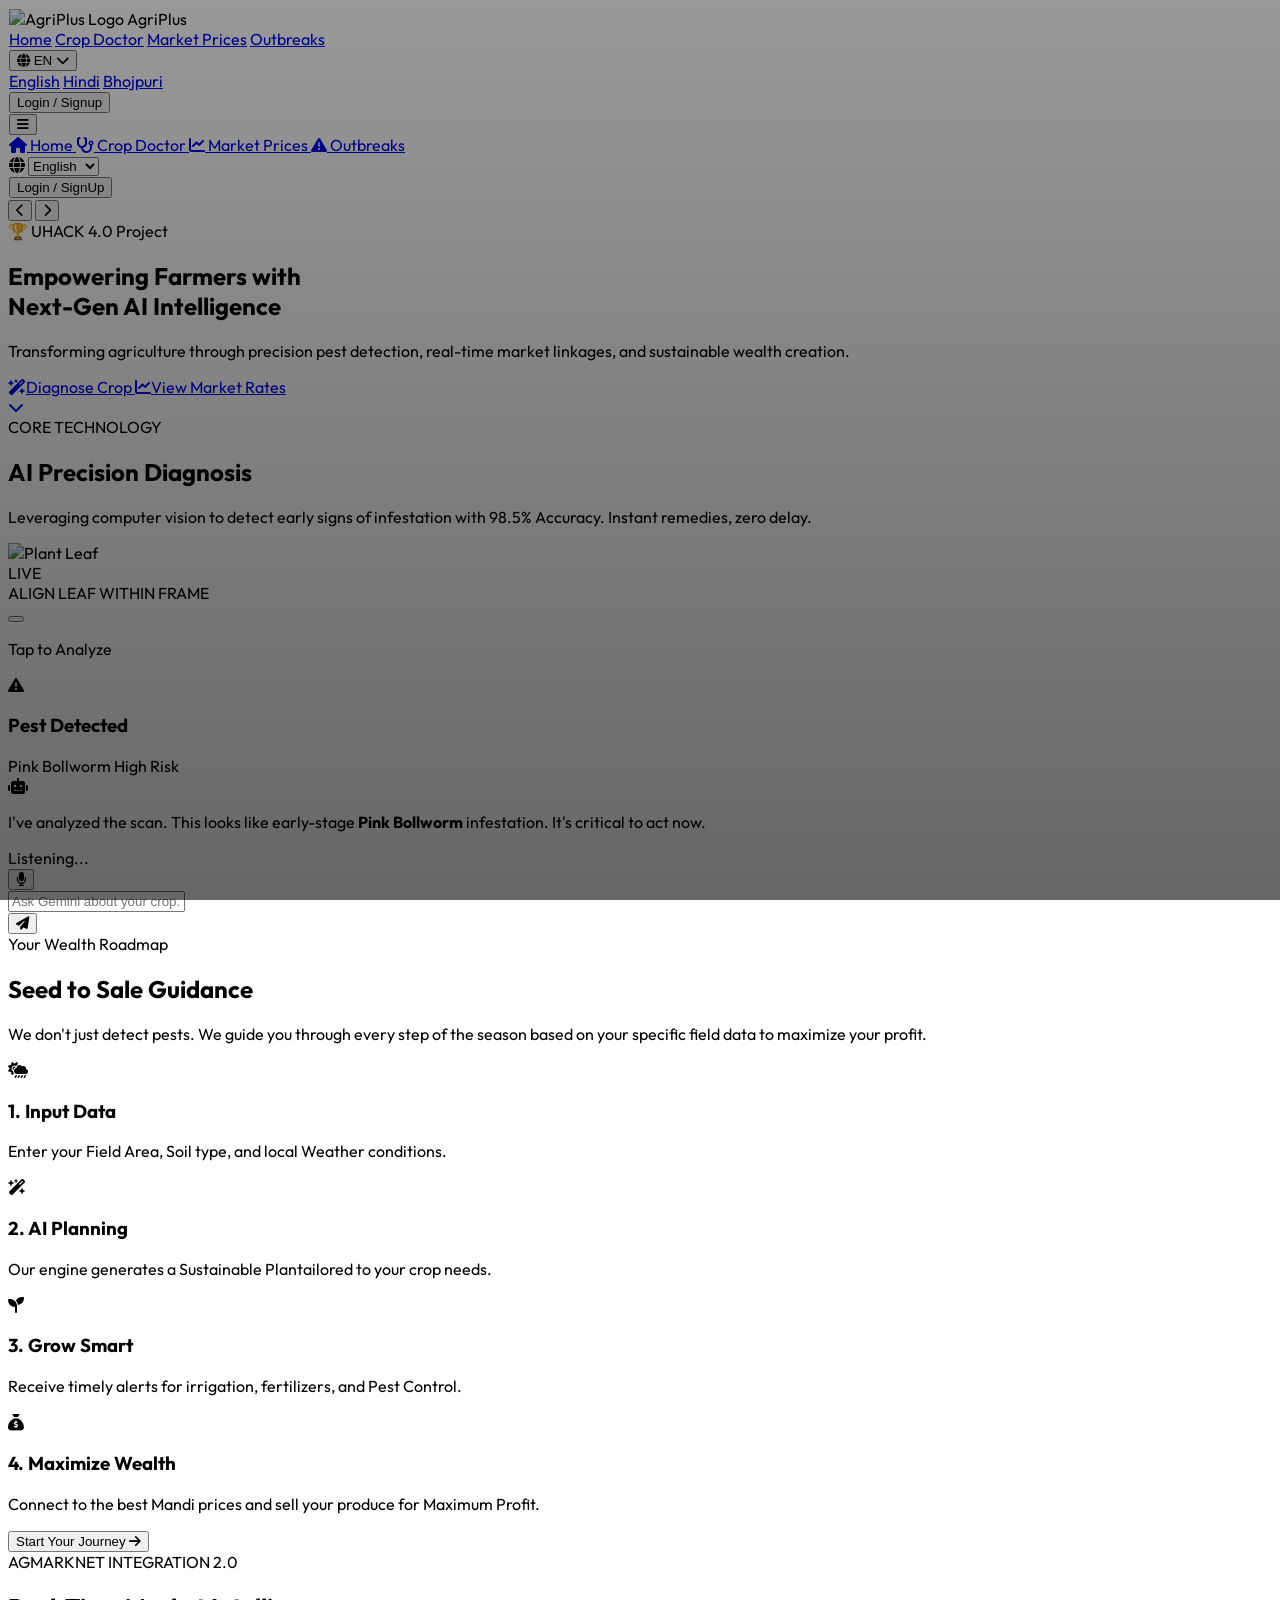
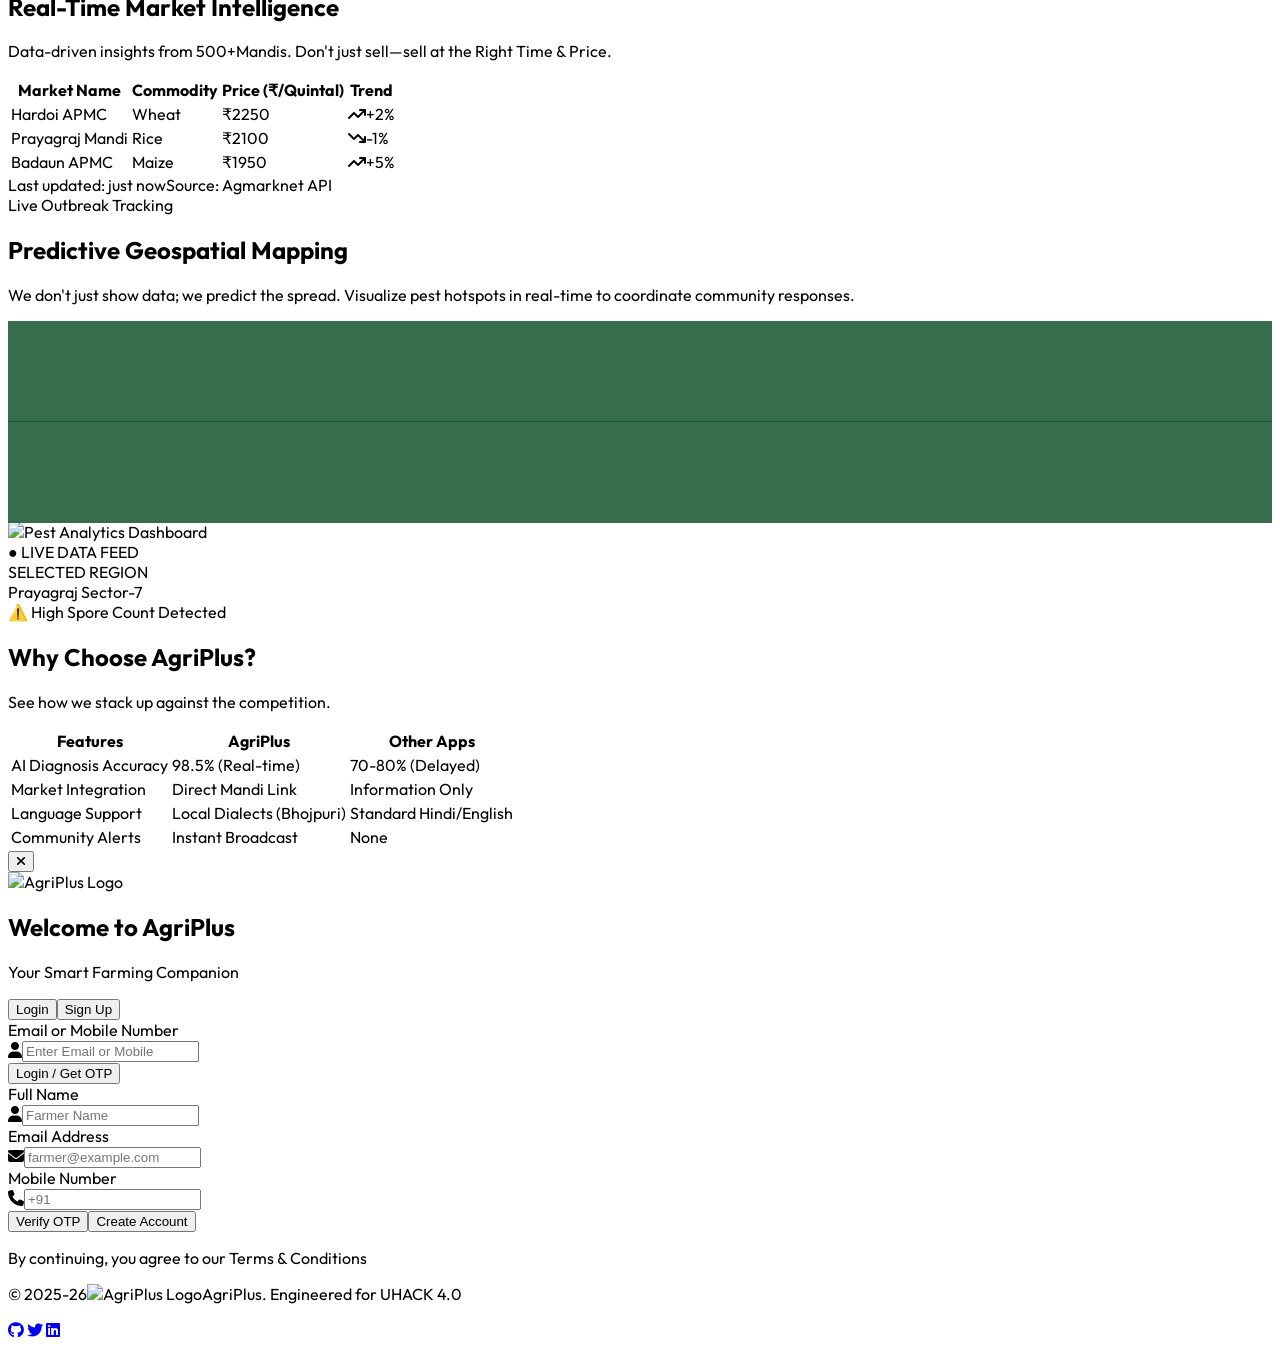
==== index.html @ f24522a8 "Add files via upload" ====
<!DOCTYPE html>
<html lang="en">

<head>
    <meta charset="UTF-8">
    <meta name="viewport" content="width=device-width, initial-scale=1.0">
    <title>AgriPlus - AI-Driven Farm Management</title>
    <link rel="icon" type="image/png" href="assets/agri_plus.png">
    <link rel="shortcut icon" href="assets/agri_plus.png" type="image/x-icon">

    <!-- Performance Optimizations -->
    <link rel="preconnect" href="https://fonts.googleapis.com">
    <link rel="preconnect" href="https://fonts.gstatic.com" crossorigin>
    <link rel="preconnect" href="https://cdnjs.cloudflare.com">
    <link rel="preconnect" href="https://cdn.tailwindcss.com">

    <!-- Tailwind CSS -->
    <script src="https://cdn.tailwindcss.com"></script>

    <!-- FontAwesome -->
    <link rel="stylesheet" href="https://cdnjs.cloudflare.com/ajax/libs/font-awesome/6.4.0/css/all.min.css"
        media="print" onload="this.media='all'">

    <!-- Leaflet CSS -->
    <link rel="stylesheet" href="https://unpkg.com/leaflet@1.9.4/dist/leaflet.css"
        integrity="sha256-p4NxAoJBhIIN+hmNHrzRCf9tD/miZyoHS5obTRS9BMY=" crossorigin="" />

    <!-- Google Fonts -->
    <link href="https://fonts.googleapis.com/css2?family=Outfit:wght@300;400;600;700&display=swap" rel="stylesheet">

    <script>
        tailwind.config = {
            theme: {
                extend: {
                    fontFamily: {
                        sans: ['Outfit', 'sans-serif'],
                    },
                    colors: {
                        agri: {
                            50: '#f0fdf4',
                            100: '#dcfce7',
                            500: '#22c55e',
                            600: '#16a34a',
                            700: '#15803d',
                            800: '#166534',
                            900: '#14532d',
                        }
                    }
                }
            }
        }
    </script>

    <style>
        body {
            font-family: 'Outfit', sans-serif;
            scroll-behavior: smooth;
        }

        /* Glassmorphism */
        .glass {
            background: rgba(255, 255, 255, 0.9);
            backdrop-filter: blur(10px);
            -webkit-backdrop-filter: blur(10px);
            border: 1px solid rgba(255, 255, 255, 0.18);
        }

        .glass-dark {
            background: rgba(20, 83, 45, 0.85);
            /* agri-900 with opacity */
            backdrop-filter: blur(12px);
            -webkit-backdrop-filter: blur(12px);
            border: 1px solid rgba(255, 255, 255, 0.1);
        }

        /* Hero Animation */
        @keyframes fadeIn {
            from {
                opacity: 0;
                transform: translateY(20px);
            }

            to {
                opacity: 1;
                transform: translateY(0);
            }
        }

        .animate-fade-in {
            animation: fadeIn 0.8s ease-out forwards;
        }

        /* Scanner Animation */
        .scanner-line {
            position: absolute;
            top: 0;
            left: 0;
            width: 100%;
            height: 4px;
            background: #22c55e;
            box-shadow: 0 0 10px #22c55e;
            animation: scan 2s linear infinite;
            display: none;
        }

        @keyframes scan {
            0% {
                top: 0;
            }

            50% {
                top: 100%;
            }

            100% {
                top: 0;
            }
        }

        /* Map Container */
        #map {
            height: 400px;
            width: 100%;
            border-radius: 1rem;
            z-index: 10;
        }

        /* Floating Button Pulse */
        @keyframes pulse-ring {
            0% {
                transform: scale(0.8);
                box-shadow: 0 0 0 0 rgba(34, 197, 94, 0.7);
            }

            70% {
                transform: scale(1);
                box-shadow: 0 0 0 20px rgba(34, 197, 94, 0);
            }

            100% {
                transform: scale(0.8);
                box-shadow: 0 0 0 0 rgba(34, 197, 94, 0);
            }
        }

        .mic-pulse.active {
            animation: pulse-ring 2s infinite;
        }

        /* Hero Slider */
        .hero-slide {
            position: absolute;
            inset: 0;
            background-size: cover;
            background-position: center;
            opacity: 0;
            transition: opacity 1.5s ease-in-out;
            z-index: 0;
        }

        .hero-slide.active {
            opacity: 1;
        }

        .hero-overlay {
            position: absolute;
            inset: 0;
            background: linear-gradient(rgba(0, 0, 0, 0.4), rgba(0, 0, 0, 0.6));
            z-index: 1;
        }

        /* Messages */
        .message-user {
            border-radius: 1.5rem 1.5rem 0.25rem 1.5rem;
        }

        .message-bot {
            border-radius: 1.5rem 1.5rem 1.5rem 0.25rem;
        }

        /* Scan Animation */
        .scanner-line {
            position: absolute;
            top: 0;
            left: 0;
            width: 100%;
            height: 2px;
            background: #22c55e;
            box-shadow: 0 0 10px #22c55e;
            animation: scan 2s linear infinite;
        }

        @keyframes scan {
            0% {
                top: 0%;
                opacity: 0;
            }

            50% {
                opacity: 1;
            }

            100% {
                top: 100%;
                opacity: 0;
            }
        }

        @keyframes scan-fast {
            0% {
                top: 0%;
                opacity: 0;
            }

            50% {
                opacity: 1;
            }

            100% {
                top: 100%;
                opacity: 0;
            }
        }

        .animate-scan-fast {
            animation: scan-fast 1.5s linear infinite;
        }
    </style>
</head>

<body class="bg-gray-50 text-gray-800 antialiased overflow-x-hidden w-full">

    <!-- Navigation -->
    <nav class="fixed w-full z-50 transition-all duration-300 glass" id="navbar">
        <div class="max-w-7xl mx-auto px-4 sm:px-6 lg:px-8">
            <div class="flex justify-between items-center h-16">
                <!-- Logo -->
                <div class="flex items-center space-x-2">
                    <img src="assets/agri_plus.png" class="h-8 w-8 object-contain" alt="AgriPlus Logo">
                    <span class="text-2xl font-bold text-gray-900 tracking-tight">AgriPlus</span>
                </div>

                <!-- Desktop Menu -->
                <div class="hidden md:flex space-x-8 items-center">
                    <a href="#hero" class="text-gray-600 hover:text-agri-600 font-medium transition">Home</a>
                    <a href="#crop-doctor" class="text-gray-600 hover:text-agri-600 font-medium transition">Crop
                        Doctor</a>
                    <a href="#market" class="text-gray-600 hover:text-agri-600 font-medium transition">Market Prices</a>
                    <a href="#hotspots" class="text-gray-600 hover:text-agri-600 font-medium transition">Outbreaks</a>
                    <!-- Language Selector -->
                    <div class="relative group">
                        <button class="flex items-center space-x-1 text-gray-600 hover:text-agri-600 transition">
                            <i class="fa-solid fa-globe"></i>
                            <span class="font-medium">EN</span>
                            <i class="fa-solid fa-chevron-down text-xs"></i>
                        </button>
                        <div
                            class="absolute right-0 mt-2 w-32 bg-white rounded-xl shadow-lg border border-gray-100 hidden group-hover:block overflow-hidden animate-fade-in">
                            <a href="#" class="block px-4 py-2 text-sm text-agri-600 bg-agri-50 font-bold">English</a>
                            <a href="#"
                                class="block px-4 py-2 text-sm text-gray-600 hover:bg-gray-50 hover:text-agri-600">Hindi</a>
                            <a href="#"
                                class="block px-4 py-2 text-sm text-gray-600 hover:bg-gray-50 hover:text-agri-600">Bhojpuri</a>
                        </div>
                    </div>
                    <button id="openAuthBtn"
                        class="bg-agri-600 hover:bg-agri-700 text-white px-5 py-2 rounded-full font-bold shadow-lg shadow-agri-600/20 transition transform hover:-translate-y-0.5">Login
                        / Signup</button>
                </div>

                <!-- Mobile Menu Button -->
                <button id="mobileMenuBtn"
                    class="md:hidden text-gray-600 focus:outline-none p-2 rounded-lg hover:bg-gray-100">
                    <i class="fa-solid fa-bars text-2xl"></i>
                </button>
            </div>
        </div>

        <!-- Mobile Menu (Hidden by default) -->
        <div id="mobileMenu"
            class="hidden md:hidden bg-white border-t border-gray-100 shadow-xl overflow-hidden transition-all duration-300">
            <div class="px-4 py-6 space-y-4 flex flex-col">
                <a href="#hero" class="text-gray-900 font-bold text-lg flex items-center gap-3">
                    <i class="fa-solid fa-house text-agri-600 w-6 text-center"></i> Home
                </a>
                <a href="#crop-doctor" class="text-gray-600 hover:text-agri-600 font-medium flex items-center gap-3">
                    <i class="fa-solid fa-stethoscope text-gray-400 w-6 text-center"></i> Crop Doctor
                </a>
                <a href="#market" class="text-gray-600 hover:text-agri-600 font-medium flex items-center gap-3">
                    <i class="fa-solid fa-chart-line text-gray-400 w-6 text-center"></i> Market Prices
                </a>
                <a href="#hotspots" class="text-gray-600 hover:text-agri-600 font-medium flex items-center gap-3">
                    <i class="fa-solid fa-triangle-exclamation text-gray-400 w-6 text-center"></i> Outbreaks
                </a>
                <div class="border-t border-gray-100 pt-4 flex items-center justify-between">
                    <div class="flex items-center gap-2">
                        <i class="fa-solid fa-globe text-gray-500"></i>
                        <select class="bg-transparent text-gray-700 font-medium focus:outline-none border-none py-1">
                            <option value="en">English</option>
                            <option value="hi">Hindi</option>
                            <option value="bho">Bhojpuri</option>
                        </select>
                    </div>
                    <button
                        onclick="document.getElementById('openAuthBtn').click(); document.getElementById('mobileMenu').classList.add('hidden');"
                        class="text-agri-600 font-bold bg-agri-50 px-4 py-2 rounded-lg">Login / SignUp</button>
                </div>
            </div>
        </div>
    </nav>
    <!-- Hero Section -->
    <section id="hero" class="relative h-screen flex items-center justify-center overflow-hidden">
        <!-- Background Slider -->
        <div class="absolute inset-0 w-full h-full">
            <div class="hero-slide active" style="background-image: url('assets/farm_drone_survey_1766501284151.png')">
            </div>
            <div class="hero-slide" style="background-image: url('assets/smart_farming_dashboard_1766501303268.png')">
            </div>
            <div class="hero-slide" style="background-image: url('assets/healthy_crop_closeup_1766501336427.png')">
            </div>
            <div class="hero-slide"
                style="background-image: url('assets/automated_irrigation_system_1766501356061.png')"></div>
        </div>

        <!-- Carousel Controls -->
        <button id="prevSlideBtn"
            class="absolute left-4 top-1/2 transform -translate-y-1/2 bg-white/10 hover:bg-white/30 backdrop-blur-md border border-white/20 text-white w-12 h-12 flex items-center justify-center rounded-full transition z-20 focus:outline-none">
            <i class="fa-solid fa-chevron-left text-xl"></i>
        </button>
        <button id="nextSlideBtn"
            class="absolute right-4 top-1/2 transform -translate-y-1/2 bg-white/10 hover:bg-white/30 backdrop-blur-md border border-white/20 text-white w-12 h-12 flex items-center justify-center rounded-full transition z-20 focus:outline-none">
            <i class="fa-solid fa-chevron-right text-xl"></i>
        </button>
        <div class="hero-slide" style="background-image: url('assets/modern_tractor_sunset_1766501376934.png')">
        </div>
        <div class="hero-overlay"></div>
        </div>
        <div class="relative z-10 text-center px-4 max-w-4xl mx-auto animate-fade-in"><span
                class="inline-block py-1 px-3 rounded-full bg-agri-500/20 text-agri-100 border border-agri-400/30 text-sm font-semibold mb-4 backdrop-blur-sm">🏆
                UHACK 4.0 Project </span>
            <h1
                class="text-5xl md:text-7xl font-extrabold text-white mb-6 leading-tight drop-shadow-2xl tracking-tight">
                Empowering Farmers with <br class="hidden md:block"><span
                    class="text-transparent bg-clip-text bg-gradient-to-r from-agri-300 via-green-400 to-emerald-300 animate-pulse">Next-Gen
                    AI Intelligence</span></h1>
            <p
                class="text-xl md:text-2xl text-gray-100 mb-10 max-w-3xl mx-auto drop-shadow-lg font-light leading-relaxed">
                Transforming agriculture through precision pest detection,
                real-time market linkages,
                and sustainable wealth creation. </p>
            <div class="flex flex-col sm:flex-row gap-6 justify-center"><a href="#crop-doctor"
                    class="group relative px-10 py-5 bg-gradient-to-r from-agri-600 to-green-500 hover:from-agri-500 hover:to-green-400 text-white rounded-2xl font-bold shadow-2xl shadow-agri-600/50 transition-all transform hover:-translate-y-1 hover:scale-105 overflow-hidden ring-4 ring-white/10">
                    <div
                        class="absolute inset-0 bg-white/20 group-hover:translate-x-full transition-transform duration-500 ease-out skew-x-12">
                    </div><span class="relative z-10 flex items-center gap-3 text-lg"><i
                            class="fa-solid fa-wand-magic-sparkles"></i>Diagnose Crop </span>
                </a><a href="#market"
                    class="px-10 py-5 bg-white/10 backdrop-blur-md hover:bg-white/20 text-white border border-white/30 rounded-2xl font-bold shadow-xl transition-all transform hover:-translate-y-1 hover:scale-105 flex items-center gap-3 justify-center text-lg"><i
                        class="fa-solid fa-chart-line"></i>View Market Rates </a></div>
        </div>
        <!-- Scroll Down Indicator -->
        <div class="absolute bottom-10 left-1/2 transform -translate-x-1/2 animate-bounce"><a href="#crop-doctor"
                class="text-white opacity-80 hover:opacity-100"><i class="fa-solid fa-chevron-down text-2xl"></i></a>
        </div>
    </section>
    <!-- Feature 1: AI Precision Diagnosis -->
    <section id="crop-doctor" class="py-24 bg-gradient-to-b from-white to-gray-50">
        <div class="max-w-7xl mx-auto px-4">
            <div class="text-center mb-20 animate-fade-in">
                <div
                    class="inline-flex items-center gap-2 px-4 py-2 rounded-full bg-red-50 border border-red-100 text-red-600 text-sm font-bold mb-6">
                    <span class="flex h-2 w-2 relative"><span
                            class="animate-ping absolute inline-flex h-full w-full rounded-full bg-red-400 opacity-75"></span><span
                            class="relative inline-flex rounded-full h-2 w-2 bg-red-500"></span></span>CORE
                    TECHNOLOGY
                </div>
                <h2 class="text-4xl md:text-5xl font-extrabold text-gray-900 mb-6 tracking-tight">AI Precision
                    Diagnosis </h2>
                <p class="text-xl text-gray-600 max-w-3xl mx-auto leading-relaxed">Leveraging computer vision to
                    detect early signs of infestation with <span
                        class="text-agri-600 font-bold bg-agri-50 px-2 py-1 rounded">98.5% Accuracy</span>.
                    Instant remedies,
                    zero delay. </p>
            </div>
            <!-- Smart Scanner App Component -->
            <div class="relative w-full max-w-sm mx-auto h-[600px] bg-gray-900 rounded-3xl shadow-2xl overflow-hidden border-4 border-gray-800"
                id="scannerApp">

                <!-- Layer 1: Camera Feed -->
                <div id="cameraLayer"
                    class="absolute inset-0 transition-all duration-700 ease-[cubic-bezier(0.4,0,0.2,1)] origin-top-left z-0">
                    <img src="https://images.unsplash.com/photo-1599520422502-3c829d592658?ixlib=rb-4.0.3&auto=format&fit=crop&w=600&q=80"
                        class="w-full h-full object-cover opacity-80" alt="Plant Leaf">
                    <!-- Live Indicator (Persists) -->
                    <div class="absolute top-4 left-4 flex gap-2 items-center z-10">
                        <div class="w-2 h-2 rounded-full bg-red-500 animate-pulse"></div>
                        <span class="text-xs font-mono text-white/80 tracking-widest">LIVE</span>
                    </div>
                </div>

                <!-- Layer 2: Scanning Overlay (Fades out in State 2) -->
                <div id="scanningOverlay"
                    class="absolute inset-0 z-10 flex flex-col justify-between p-6 transition-opacity duration-500">
                    <!-- Focus Frame -->
                    <div
                        class="mt-12 border-2 border-white/40 border-dashed rounded-lg flex-grow relative overflow-hidden">
                        <div class="absolute top-0 left-0 w-full h-1 bg-green-500 shadow-[0_0_15px_#22c55e] animate-scan-fast hidden"
                            id="scanLaser"></div>
                        <div
                            class="absolute top-1/2 left-1/2 -translate-x-1/2 -translate-y-1/2 text-white/50 text-xs font-medium tracking-wide">
                            ALIGN LEAF WITHIN FRAME
                        </div>
                    </div>

                    <!-- Capture Button -->
                    <div class="mb-4 text-center">
                        <button id="analyzeBtn"
                            class="group relative inline-flex items-center justify-center p-1 rounded-full bg-white/10 hover:bg-white/20 transition-all duration-300">
                            <div
                                class="w-16 h-16 rounded-full border-4 border-white flex items-center justify-center relative  group-active:scale-95 transition-transform">
                                <div class="w-14 h-14 rounded-full bg-white"></div>
                            </div>
                        </button>
                        <p class="mt-2 text-white/60 text-xs font-medium">Tap to Analyze</p>
                    </div>
                </div>

                <!-- Layer 3: Chat Sheet (Slides up in State 2) -->
                <div id="chatSheet"
                    class="absolute bottom-0 left-0 w-full h-[75%] bg-white rounded-t-3xl shadow-[0_-10px_40px_rgba(0,0,0,0.3)] transform translate-y-full transition-transform duration-700 ease-[cubic-bezier(0.32,0.72,0,1)] z-20 flex flex-col">

                    <!-- Drag Handle -->
                    <div class="w-full flex justify-center py-3">
                        <div class="w-12 h-1.5 rounded-full bg-gray-200"></div>
                    </div>

                    <!-- Diagnosis Header -->
                    <div class="px-6 pb-4 border-b border-gray-100 flex items-start gap-4">
                        <div class="bg-red-100 p-3 rounded-full text-red-600 shrink-0">
                            <i class="fa-solid fa-triangle-exclamation text-lg"></i>
                        </div>
                        <div>
                            <h3 class="text-lg font-bold text-gray-900 leading-tight">Pest Detected</h3>
                            <div class="flex items-center gap-2 mt-1">
                                <span class="text-red-600 font-bold text-sm">Pink Bollworm</span>
                                <span
                                    class="bg-red-600 text-white text-[10px] uppercase font-bold px-1.5 py-0.5 rounded">High
                                    Risk</span>
                            </div>
                        </div>
                    </div>

                    <!-- Chat Area -->
                    <div id="smartChatLog" class="flex-1 overflow-y-auto p-6 space-y-4 bg-gray-50">
                        <!-- Bot Intro -->
                        <div class="flex gap-3">
                            <div
                                class="w-8 h-8 rounded-full bg-gradient-to-tr from-blue-500 to-purple-500 flex items-center justify-center text-white text-xs shrink-0">
                                <i class="fa-solid fa-robot"></i>
                            </div>
                            <div
                                class="bg-white p-3 rounded-2xl rounded-tl-sm shadow-sm border border-gray-100 text-sm text-gray-700">
                                <p>I've analyzed the scan. This looks like early-stage <strong>Pink Bollworm</strong>
                                    infestation. It's critical to act now.</p>
                            </div>
                        </div>
                    </div>

                    <!-- Chat Input Footer -->
                    <div class="p-4 bg-white border-t border-gray-100">
                        <!-- Status Indicator (Absolute) -->
                        <div id="listenStatus"
                            class="absolute bottom-20 left-6 text-xs font-bold text-agri-600 uppercase tracking-wide opacity-0 transition-opacity bg-white/80 px-2 py-1 rounded-md backdrop-blur-sm border border-agri-100 shadow-sm">
                            Listening...
                        </div>

                        <div class="flex items-end gap-2">
                            <!-- Mic Button -->
                            <button id="smartMicBtn"
                                class="flex-shrink-0 w-12 h-12 rounded-full bg-gray-100 text-gray-500 hover:bg-agri-50 hover:text-agri-600 border border-gray-200 transition-all active:scale-95 flex items-center justify-center group relative">
                                <div
                                    class="absolute inset-0 rounded-full bg-agri-500/20 animate-ping opacity-0 group-active:opacity-100">
                                </div>
                                <i class="fa-solid fa-microphone text-lg"></i>
                            </button>

                            <!-- Text Input -->
                            <div class="flex-1 relative">
                                <input type="text" id="chatInput" placeholder="Ask Gemini about your crop..."
                                    class="w-full pl-4 pr-4 py-3 bg-gray-50 border border-gray-200 rounded-2xl focus:outline-none focus:ring-2 focus:ring-agri-500/50 focus:bg-white transition text-sm">
                            </div>

                            <!-- Send Button -->
                            <button id="sendMessageBtn"
                                class="flex-shrink-0 w-12 h-12 rounded-2xl bg-gradient-to-tr from-agri-600 to-green-500 text-white shadow-lg shadow-agri-500/30 flex items-center justify-center hover:scale-105 active:scale-95 transition-transform">
                                <i class="fa-solid fa-paper-plane text-sm"></i>
                            </button>
                        </div>
                    </div>
                </div>

            </div>
        </div>
        </div>
        <!-- Guidance Section: Seed to Sale -->
        <section class="py-20 bg-white relative overflow-hidden">
            <!-- Decorative Background -->
            <div class="absolute top-0 left-0 w-full h-full opacity-5 pointer-events-none">
                <div class="absolute right-[-10%] top-[-10%] w-[50%] h-[50%] bg-agri-500 rounded-full blur-3xl">
                </div>
                <div class="absolute left-[-10%] bottom-[-10%] w-[50%] h-[50%] bg-blue-500 rounded-full blur-3xl">
                </div>
            </div>
            <div class="max-w-6xl mx-auto px-4 relative z-10">
                <div class="text-center mb-16"><span
                        class="text-agri-600 font-bold tracking-wider text-sm uppercase">Your Wealth
                        Roadmap</span>
                    <h2 class="text-3xl md:text-4xl font-bold text-gray-900 mt-2">Seed to Sale Guidance
                    </h2>
                    <p class="text-gray-600 mt-4 max-w-2xl mx-auto leading-relaxed">We don't just detect
                        pests. We guide you through every step of the season based on your specific
                        field data to maximize your profit. </p>
                </div>
                <div class="relative">
                    <!-- Connecting Line (Desktop) -->
                    <div
                        class="hidden md:block absolute top-[2.5rem] left-0 w-full h-1 bg-gradient-to-r from-gray-200 via-agri-200 to-gray-200 -z-10">
                    </div>
                    <div class="grid md:grid-cols-4 gap-8">
                        <!-- Step 1 -->
                        <div class="relative group">
                            <div
                                class="bg-white p-6 rounded-2xl shadow-xl border border-gray-100 relative z-10 hover:-translate-y-2 transition duration-300">
                                <div
                                    class="w-20 h-20 mx-auto bg-blue-50 rounded-full flex items-center justify-center mb-6 group-hover:scale-110 transition duration-300 border-4 border-white shadow-md">
                                    <i class="fa-solid fa-cloud-sun-rain text-3xl text-blue-500"></i>
                                </div>
                                <h3 class="text-xl font-bold text-gray-900 mb-3 text-center">1.
                                    Input Data</h3>
                                <p class="text-sm text-gray-600 text-center">Enter your <span
                                        class="text-agri-700 font-semibold">Field Area</span>,
                                    Soil type,
                                    and local Weather conditions.</p>
                            </div>
                        </div>
                        <!-- Step 2 -->
                        <div class="relative group">
                            <div
                                class="bg-white p-6 rounded-2xl shadow-xl border border-gray-100 relative z-10 hover:-translate-y-2 transition duration-300">
                                <div
                                    class="w-20 h-20 mx-auto bg-purple-50 rounded-full flex items-center justify-center mb-6 group-hover:scale-110 transition duration-300 border-4 border-white shadow-md">
                                    <i class="fa-solid fa-wand-magic-sparkles text-3xl text-purple-500"></i>
                                </div>
                                <h3 class="text-xl font-bold text-gray-900 mb-3 text-center">
                                    2. AI Planning</h3>
                                <p class="text-sm text-gray-600 text-center">Our engine
                                    generates a <span class="text-purple-700 font-semibold">Sustainable
                                        Plan</span>tailored to your crop needs.</p>
                            </div>
                        </div>
                        <!-- Step 3 -->
                        <div class="relative group">
                            <div
                                class="bg-white p-6 rounded-2xl shadow-xl border border-gray-100 relative z-10 hover:-translate-y-2 transition duration-300">
                                <div
                                    class="w-20 h-20 mx-auto bg-agri-50 rounded-full flex items-center justify-center mb-6 group-hover:scale-110 transition duration-300 border-4 border-white shadow-md">
                                    <i class="fa-solid fa-seedling text-3xl text-agri-600"></i>
                                </div>
                                <h3 class="text-xl font-bold text-gray-900 mb-3 text-center">
                                    3. Grow Smart</h3>
                                <p class="text-sm text-gray-600 text-center">Receive
                                    timely alerts for irrigation,
                                    fertilizers,
                                    and <span class="text-agri-700 font-semibold">Pest
                                        Control</span>.</p>
                            </div>
                        </div>
                        <!-- Step 4 -->
                        <div class="relative group">
                            <div
                                class="bg-white p-6 rounded-2xl shadow-xl border border-gray-100 relative z-10 hover:-translate-y-2 transition duration-300">
                                <div
                                    class="w-20 h-20 mx-auto bg-yellow-50 rounded-full flex items-center justify-center mb-6 group-hover:scale-110 transition duration-300 border-4 border-white shadow-md">
                                    <i class="fa-solid fa-sack-dollar text-3xl text-yellow-600"></i>
                                </div>
                                <h3 class="text-xl font-bold text-gray-900 mb-3 text-center">
                                    4. Maximize Wealth</h3>
                                <p class="text-sm text-gray-600 text-center">Connect
                                    to the best Mandi prices and sell your produce
                                    for <span class="text-yellow-700 font-semibold">Maximum
                                        Profit</span>. </p>
                            </div>
                        </div>
                    </div>
                    <div class="mt-12 text-center"><button onclick="document.getElementById('openAuthBtn').click()"
                            class="inline-flex items-center gap-2 bg-gray-900 hover:bg-gray-800 text-white px-8 py-4 rounded-xl font-bold transition shadow-lg hover:shadow-xl">Start
                            Your Journey <i class="fa-solid fa-arrow-right"></i></button></div>
                </div>
            </div>
        </section>
        <!-- Feature 2: Market Intelligence -->
        <section id="market" class="py-24 bg-white border-t border-gray-100">
            <div class="max-w-7xl mx-auto px-4">
                <div class="text-center mb-20 drop-shadow-sm"><span
                        class="text-agri-600 font-bold tracking-wider text-sm bg-agri-50 px-4 py-2 rounded-full border border-agri-100 shadow-sm">AGMARKNET
                        INTEGRATION 2.0</span>
                    <h2 class="text-4xl md:text-5xl font-extrabold text-gray-900 mt-6 mb-6 tracking-tight">
                        Real-Time Market Intelligence</h2>
                    <p class="text-xl text-gray-600 max-w-3xl mx-auto leading-relaxed">Data-driven
                        insights from 500+Mandis. Don't just sell—sell at the <span
                            class="text-gray-900 font-bold underline decoration-agri-500 decoration-4 underline-offset-4">Right
                            Time & Price</span>. </p>
                </div>
                <div class="bg-white rounded-2xl shadow-xl overflow-hidden border border-gray-100">
                    <div class="overflow-x-auto">
                        <table class="w-full text-left">
                            <thead>
                                <tr
                                    class="bg-gray-50 border-b border-gray-100 text-gray-600 text-sm uppercase tracking-wider">
                                    <th class="p-5 font-semibold">Market Name</th>
                                    <th class="p-5 font-semibold">Commodity</th>
                                    <th class="p-5 font-semibold">Price (₹/Quintal)</th>
                                    <th class="p-5 font-semibold">Trend</th>
                                </tr>
                            </thead>
                            <tbody class="divide-y divide-gray-100">
                                <tr class="hover:bg-gray-50 transition">
                                    <td class="p-5 font-medium text-gray-900">Hardoi APMC</td>
                                    <td class="p-5 text-gray-600"><span
                                            class="bg-yellow-100 text-yellow-800 py-1 px-3 rounded-full text-xs font-bold">Wheat</span>
                                    </td>
                                    <td class="p-5 font-bold text-gray-900">₹2250</td>
                                    <td class="p-5 text-green-600 font-medium"><i
                                            class="fa-solid fa-arrow-trend-up"></i>+2%</td>
                                </tr>
                                <tr class="hover:bg-gray-50 transition">
                                    <td class="p-5 font-medium text-gray-900">Prayagraj Mandi</td>
                                    <td class="p-5 text-gray-600"><span
                                            class="bg-gray-100 text-gray-800 py-1 px-3 rounded-full text-xs font-bold">Rice</span>
                                    </td>
                                    <td class="p-5 font-bold text-gray-900">₹2100</td>
                                    <td class="p-5 text-red-500 font-medium"><i
                                            class="fa-solid fa-arrow-trend-down"></i>-1%</td>
                                </tr>
                                <tr class="hover:bg-gray-50 transition">
                                    <td class="p-5 font-medium text-gray-900">Badaun APMC</td>
                                    <td class="p-5 text-gray-600"><span
                                            class="bg-orange-100 text-orange-800 py-1 px-3 rounded-full text-xs font-bold">Maize</span>
                                    </td>
                                    <td class="p-5 font-bold text-gray-900">₹1950</td>
                                    <td class="p-5 text-green-600 font-medium"><i
                                            class="fa-solid fa-arrow-trend-up"></i>+5%</td>
                                </tr>
                            </tbody>
                        </table>
                    </div>
                    <div
                        class="bg-gray-50 px-5 py-4 text-xs text-gray-500 border-t border-gray-100 flex justify-between">
                        <span>Last updated: just now</span><span>Source: Agmarknet API</span>
                    </div>
                </div>
            </div>
        </section>
        <!-- Feature 3: Predictive Geospatial Mapping -->
        <section id="hotspots" class="py-24 bg-gray-900 text-white relative overflow-hidden">
            <!-- Background Glow -->
            <div
                class="absolute top-0 right-0 w-1/2 h-full bg-gradient-to-l from-agri-900/50 to-transparent pointer-events-none">
            </div>
            <div class="max-w-7xl mx-auto px-4 relative z-10">
                <div class="grid md:grid-cols-3 gap-16">
                    <div class="md:col-span-1 flex flex-col justify-center">
                        <div class="mb-6"><span
                                class="bg-red-500/20 text-red-300 border border-red-500/30 px-3 py-1 rounded text-xs font-bold uppercase tracking-wider animate-pulse">Live
                                Outbreak Tracking</span></div>
                        <h2 class="text-4xl font-extrabold mb-6 leading-tight drop-shadow-xl h-24">
                            Predictive Geospatial Mapping</h2>
                        <p class="text-gray-400 text-lg mb-8 leading-relaxed">We don't just show
                            data; we predict the spread. Visualize pest hotspots in real-time to
                            coordinate community responses. </p>
                        <div class="space-y-6">
                            <div
                                class="glass-dark p-6 rounded-2xl border-l-4 border-red-500 hover:bg-white/5 transition duration-300">
                                <div class="flex items-center gap-3 mb-2">
                                    <div
                                        class="w-3 h-3 bg-red-500 rounded-full animate-pulse shadow-[0_0_10px_#ef4444]">
                                    </div>
                                    <h4 class="font-bold text-white text-lg">Critical Zones</h4>
                                </div>
                                <p class="text-gray-400">3 active clusters in Prayagraj sector.
                                    <span class="text-white font-medium">Immediate spraying
                                        advised.</span>
                                </p>
                            </div>
                            <div
                                class="glass-dark p-6 rounded-2xl border-l-4 border-agri-500 hover:bg-white/5 transition duration-300">
                                <div class="flex items-center gap-3 mb-2">
                                    <div class="w-3 h-3 bg-agri-500 rounded-full shadow-[0_0_10px_#22c55e]">
                                    </div>
                                    <h4 class="font-bold text-white text-lg">Safe Corridors</h4>
                                </div>
                                <p class="text-gray-400">Surrounding 15km radius shows <span class="text-agri-400">98%
                                        crop health stability</span>.
                                </p>
                            </div>
                        </div>
                    </div>
                    <div
                        class="md:col-span-2 shadow-2xl rounded-2xl overflow-hidden border border-gray-800 relative group">
                        <!-- Static Map Image Dashboard -->
                        <div class="aspect-video w-full bg-gray-800 relative"><img src="assets/pest_dashboard_map.png"
                                alt="Pest Analytics Dashboard"
                                class="w-full h-full object-cover opacity-90 group-hover:opacity-100 transition duration-500 hover:scale-105 transform">
                            <!-- Interactive Overlay Hints -->
                            <div class="absolute inset-0 pointer-events-none"><span
                                    class="absolute top-4 right-4 bg-black/60 text-emerald-400 border border-emerald-500/30 px-3 py-1 rounded text-xs font-mono backdrop-blur-md">●
                                    LIVE DATA FEED</span>
                                <div
                                    class="absolute bottom-4 left-4 bg-black/60 p-3 rounded-lg border border-gray-700 backdrop-blur-md max-w-xs">
                                    <div class="text-xs text-gray-400 mb-1 font-mono">
                                        SELECTED REGION</div>
                                    <div class="text-white font-bold">Prayagraj Sector-7
                                    </div>
                                    <div class="text-xs text-red-400 mt-1">⚠️ High Spore
                                        Count Detected</div>
                                </div>
                            </div>
                        </div>
                    </div>
                </div>
            </div>
        </section>
        <!-- Comparison Section -->
        <section id="compare" class="py-20 bg-agri-50">
            <div class="max-w-6xl mx-auto px-4">
                <div class="text-center mb-16">
                    <h2 class="text-3xl md:text-4xl font-bold text-gray-900 mb-4">Why Choose
                        AgriPlus?</h2>
                    <p class="text-gray-600 max-w-2xl mx-auto">See how we stack up against the
                        competition.</p>
                </div>
                <div class="overflow-x-auto">
                    <table class="w-full text-left border-collapse bg-white rounded-2xl shadow-xl overflow-hidden">
                        <thead>
                            <tr class="bg-gray-900 text-white">
                                <th class="p-6 font-bold text-lg">Features</th>
                                <th class="p-6 font-bold text-lg bg-agri-600">AgriPlus</th>
                                <th class="p-6 font-bold text-lg text-gray-400">Other Apps</th>
                            </tr>
                        </thead>
                        <tbody class="divide-y divide-gray-100">
                            <tr>
                                <td class="p-6 font-medium text-gray-900">AI Diagnosis Accuracy
                                </td>
                                <td class="p-6 font-bold text-agri-600 bg-agri-50">98.5%
                                    (Real-time)</td>
                                <td class="p-6 text-gray-500">70-80% (Delayed)</td>
                            </tr>
                            <tr>
                                <td class="p-6 font-medium text-gray-900">Market Integration
                                </td>
                                <td class="p-6 font-bold text-agri-600 bg-agri-50">Direct Mandi
                                    Link</td>
                                <td class="p-6 text-gray-500">Information Only</td>
                            </tr>
                            <tr>
                                <td class="p-6 font-medium text-gray-900">Language Support</td>
                                <td class="p-6 font-bold text-agri-600 bg-agri-50">Local
                                    Dialects (Bhojpuri)</td>
                                <td class="p-6 text-gray-500">Standard Hindi/English</td>
                            </tr>
                            <tr>
                                <td class="p-6 font-medium text-gray-900">Community Alerts</td>
                                <td class="p-6 font-bold text-agri-600 bg-agri-50">Instant
                                    Broadcast</td>
                                <td class="p-6 text-gray-500">None</td>
                            </tr>
                        </tbody>
                    </table>
                </div>
            </div>
        </section>
        <div id="authModal" class="fixed inset-0 z-[100] hidden">
            <div class="absolute inset-0 bg-black/60 backdrop-blur-sm transition-opacity opacity-0" id="authBackdrop">
            </div>
            <div class="absolute top-1/2 left-1/2 transform -translate-x-1/2 -translate-y-1/2 w-full max-w-md p-4 transition-all scale-95 opacity-0 max-h-[90vh] overflow-y-auto"
                id="authContent">
                <div class="bg-white rounded-3xl shadow-2xl overflow-hidden relative">
                    <button id="closeAuth"
                        class="absolute top-4 right-4 text-gray-400 hover:text-gray-600 z-10 transition"><i
                            class="fa-solid fa-xmark text-2xl"></i></button>
                    <div class="bg-agri-600 p-6 text-center relative overflow-hidden">
                        <div
                            class="absolute inset-0 bg-[url('https://www.transparenttextures.com/patterns/cubes.png')] opacity-10">
                        </div><img src="assets/agri_plus.png"
                            class="h-12 w-12 object-contain mx-auto mb-2 relative z-10 brightness-0 invert"
                            alt="AgriPlus Logo">
                        <h2 class="text-2xl font-bold text-white relative z-10">
                            Welcome to AgriPlus</h2>
                        <p class="text-agri-100 text-sm mt-1 relative z-10">
                            Your Smart Farming Companion</p>
                    </div>
                    <div class="flex border-b border-gray-100">
                        <button
                            class="flex-1 py-3 text-center font-semibold text-agri-600 border-b-2 border-agri-600 transition focus:outline-none"
                            id="tabLogin">Login</button><button
                            class="flex-1 py-3 text-center font-semibold text-gray-400 hover:text-gray-600 transition focus:outline-none"
                            id="tabSignup">Sign Up</button>
                    </div>
                    <div class="p-6">
                        <form id="loginForm" class="space-y-3">
                            <div><label class="block text-sm font-medium text-gray-700 mb-1">Email
                                    or Mobile Number</label>
                                <div class="relative"><span class="absolute left-3 top-3 text-gray-400"><i
                                            class="fa-solid fa-user"></i></span><input type="text"
                                        placeholder="Enter Email or Mobile"
                                        class="w-full pl-10 pr-4 py-2.5 bg-gray-50 border border-gray-200 rounded-xl focus:outline-none focus:ring-2 focus:ring-agri-500 focus:bg-white transition">
                                </div>
                            </div><button type="button"
                                class="w-full bg-agri-600 hover:bg-agri-700 text-white font-bold py-3 rounded-xl shadow-lg shadow-agri-600/30 transition transform active:scale-95">Login
                                / Get OTP </button>
                        </form>
                        <form id="signupForm" class="space-y-3 hidden">
                            <div><label class="block text-sm font-medium text-gray-700 mb-1">Full
                                    Name</label>
                                <div class="relative">
                                    <span class="absolute left-3 top-3 text-gray-400"><i
                                            class="fa-solid fa-user"></i></span><input type="text"
                                        placeholder="Farmer Name"
                                        class="w-full pl-10 pr-4 py-2.5 bg-gray-50 border border-gray-200 rounded-xl focus:outline-none focus:ring-2 focus:ring-agri-500 focus:bg-white transition">
                                </div>
                            </div>
                            <div><label class="block text-sm font-medium text-gray-700 mb-1">Email
                                    Address</label>
                                <div class="relative">
                                    <span class="absolute left-3 top-3 text-gray-400"><i
                                            class="fa-solid fa-envelope"></i></span><input type="email"
                                        placeholder="farmer@example.com"
                                        class="w-full pl-10 pr-4 py-2.5 bg-gray-50 border border-gray-200 rounded-xl focus:outline-none focus:ring-2 focus:ring-agri-500 focus:bg-white transition">
                                </div>
                            </div>
                            <div><label class="block text-sm font-medium text-gray-700 mb-1">Mobile
                                    Number</label>
                                <div class="relative">
                                    <span class="absolute left-3 top-3 text-gray-400"><i
                                            class="fa-solid fa-phone"></i></span><input type="tel" placeholder="+91"
                                        class="w-full pl-10 pr-4 py-2.5 bg-gray-50 border border-gray-200 rounded-xl focus:outline-none focus:ring-2 focus:ring-agri-500 focus:bg-white transition">
                                </div>
                            </div>
                            <div class="flex gap-3">
                                <button type="button"
                                    class="flex-1 bg-gray-100 hover:bg-gray-200 text-gray-700 font-bold py-3 rounded-xl border border-gray-300 transition">Verify
                                    OTP </button><button type="button"
                                    class="flex-1 bg-agri-600 hover:bg-agri-700 text-white font-bold py-3 rounded-xl shadow-lg shadow-agri-600/30 transition transform active:scale-95">Create
                                    Account </button>
                            </div>
                        </form>
                        <div class="mt-6 text-center">
                            <p class="text-xs text-gray-400">
                                By continuing,
                                you agree to our Terms &
                                Conditions</p>
                        </div>
                    </div>
                </div>
            </div>
        </div>
        <!-- Footer -->
        <footer class="bg-gray-900 text-white py-4 relative overflow-hidden">
            <!-- Subtle Grid Background -->
            <div
                class="absolute inset-0 bg-[url('https://www.transparenttextures.com/patterns/carbon-fibre.png')] opacity-10">
            </div>
            <div
                class="max-w-7xl mx-auto px-4 relative z-10 w-full flex flex-col md:flex-row justify-between items-center gap-2">



                <!-- Copyright -->
                <p class="text-gray-400 text-sm text-center md:text-left">&copy; 2025-26<img src="assets/agri_plus.png"
                        class="h-8 w-8 object-contain" alt="AgriPlus Logo">AgriPlus. <span
                        class="hidden sm:inline">Engineered for UHACK 4.0</span></p>

                <!-- Socials -->
                <div class="flex space-x-6">
                    <a href="#" class="text-gray-400 hover:text-white transition transform hover:scale-110"><i
                            class="fa-brands fa-github text-lg"></i></a>
                    <a href="#" class="text-gray-400 hover:text-white transition transform hover:scale-110"><i
                            class="fa-brands fa-twitter text-lg"></i></a>
                    <a href="#" class="text-gray-400 hover:text-white transition transform hover:scale-110"><i
                            class="fa-brands fa-linkedin text-lg"></i></a>
                </div>
            </div>
        </footer>

        <!-- Voice Assistant Moved to Analysis Page -->
        <!-- Scripts -->
        <script src="https://unpkg.com/leaflet@1.9.4/dist/leaflet.js"
            integrity="sha256-20nQCchB9co0qIjJZRGuk2/Z9VM+kNiyxNV1lvTlZBo=" crossorigin=""></script>
        <script> // --- 7. Map Dashboard (Static) ---
            // Interactive map replaced with Static Dashboard Image for stability
            const mapDashboard = document.querySelector('.aspect-video');

            if (mapDashboard) {
                mapDashboard.addEventListener('mouseenter', () => {
                    // Optional: Add hover interactivity logic here if needed later
                });
            }


            // --- 2. Smart Scanner Logic ---
            const analyzeBtn = document.getElementById('analyzeBtn');
            const scanLaser = document.getElementById('scanLaser');
            const cameraLayer = document.getElementById('cameraLayer');
            const scanningOverlay = document.getElementById('scanningOverlay');
            const chatSheet = document.getElementById('chatSheet');
            const scannerApp = document.getElementById('scannerApp');

            // Chat Elements - Declared below with updated logic

            if (analyzeBtn && scannerApp) {
                analyzeBtn.addEventListener('click', () => {
                    // 1. Start Laser Animation
                    scanLaser.classList.remove('hidden');
                    analyzeBtn.classList.add('scale-75', 'opacity-50'); // Feedback

                    setTimeout(() => {
                        // 2. Trigger State Change after 2s
                        scanLaser.classList.add('hidden');

                        // Shrink Camera
                        cameraLayer.classList.add('scale-[0.25]', 'translate-x-4', 'translate-y-4', 'rounded-xl', 'border-2', 'border-white', 'shadow-lg', 'z-30');
                        cameraLayer.classList.remove('z-0', 'inset-0');
                        cameraLayer.classList.add('w-auto', 'h-auto', 'right-auto', 'bottom-auto'); // Reset inset

                        // Hide Overlay
                        scanningOverlay.classList.add('opacity-0', 'pointer-events-none');

                        // Slide Up Chat Sheet
                        chatSheet.classList.remove('translate-y-full');

                    }, 2000);
                });
            }

            // Chat Elements
            const smartMicBtn = document.getElementById('smartMicBtn');
            const listenStatus = document.getElementById('listenStatus');
            const smartChatLog = document.getElementById('smartChatLog');
            const chatInput = document.getElementById('chatInput');
            const sendMessageBtn = document.getElementById('sendMessageBtn');

            // 1. Text Chat Logic
            function handleUserMessage() {
                const text = chatInput.value.trim();
                if (!text) return;

                // User Message
                addSmartMessage(text, 'user');
                chatInput.value = '';

                // Simulated Bot Response
                setTimeout(() => {
                    addSmartMessage("That's a great question! Based on my analysis, applying **Neem Oil** early morning is most effective.", 'bot');
                }, 1500);
            }

            if (sendMessageBtn) {
                sendMessageBtn.addEventListener('click', handleUserMessage);
            }

            if (chatInput) {
                chatInput.addEventListener('keypress', (e) => {
                    if (e.key === 'Enter') handleUserMessage();
                });
            }

            // 2. Voice Interaction (Mock)
            if (smartMicBtn) {
                let isListening = false;
                smartMicBtn.addEventListener('click', () => {
                    if (!isListening) {
                        isListening = true;
                        listenStatus.classList.remove('opacity-0');
                        // Add ripple effect

                        setTimeout(() => {
                            listenStatus.innerText = "Analyzing...";
                        }, 2000);

                        setTimeout(() => {
                            isListening = false;
                            listenStatus.classList.add('opacity-0');
                            listenStatus.innerText = "Listening...";

                            // Add User Message
                            addSmartMessage("Is this safe for other crops?", 'user');

                            // Add Bot Response
                            setTimeout(() => {
                                addSmartMessage("Yes, **Emamectin Benzoate** is generally specific to lepidopteran pests. However, avoid spraying during pollination.", 'bot');
                            }, 1200);
                        }, 4000);
                    }
                });
            }

            function addSmartMessage(text, sender) {
                const div = document.createElement('div');
                div.className = "flex gap-3 " + (sender === 'user' ? "flex-row-reverse" : "");

                let content = '';
                if (sender === 'bot') {
                    content = `
                        <div class="w-8 h-8 rounded-full bg-gradient-to-tr from-blue-500 to-purple-500 flex items-center justify-center text-white text-xs shrink-0">
                            <i class="fa-solid fa-robot"></i>
                        </div>
                        <div class="bg-white p-3 rounded-2xl rounded-tl-sm shadow-sm border border-gray-100 text-sm text-gray-700 animate-fade-in text-left">
                            <p>${text}</p>
                        </div>`;
                } else {
                    content = `
                        <div class="w-8 h-8 rounded-full bg-gray-200 flex items-center justify-center text-gray-500 text-xs shrink-0">
                            <i class="fa-solid fa-user"></i>
                        </div>
                        <div class="bg-agri-600 p-3 rounded-2xl rounded-tr-sm shadow-md text-sm text-white animate-fade-in text-left">
                            <p>${text}</p>
                        </div>`;
                }

                div.innerHTML = content;
                smartChatLog.appendChild(div);
                smartChatLog.scrollTop = smartChatLog.scrollHeight;
            }

            // --- 4. Auth Modal Logic ---
            const authModal = document.getElementById('authModal');
            const authBackdrop = document.getElementById('authBackdrop');
            const authContent = document.getElementById('authContent');
            const closeAuth = document.getElementById('closeAuth');
            const openAuthBtn = document.getElementById('openAuthBtn');
            const tabLogin = document.getElementById('tabLogin');
            const tabSignup = document.getElementById('tabSignup');
            const loginForm = document.getElementById('loginForm');
            const signupForm = document.getElementById('signupForm');

            function toggleModal(show) {
                if (show) {
                    authModal.classList.remove('hidden');

                    // Small delay for transition
                    setTimeout(() => {
                        authBackdrop.classList.remove('opacity-0');
                        authContent.classList.remove('scale-95', 'opacity-0');
                    }

                        , 10);
                }

                else {
                    authBackdrop.classList.add('opacity-0');
                    authContent.classList.add('scale-95', 'opacity-0');

                    setTimeout(() => {
                        authModal.classList.add('hidden');
                    }

                        , 300);
                }
            }

            // Mobile Menu Logic
            const mobileMenuBtn = document.getElementById('mobileMenuBtn');
            const mobileMenu = document.getElementById('mobileMenu');

            if (mobileMenuBtn && mobileMenu) {
                mobileMenuBtn.addEventListener('click', () => {
                    mobileMenu.classList.toggle('hidden');
                });

                // Auto-close menu when a link is clicked
                const mobileLinks = mobileMenu.querySelectorAll('a');
                mobileLinks.forEach(link => {
                    link.addEventListener('click', () => {
                        mobileMenu.classList.add('hidden');
                    });
                });
            }

            if (openAuthBtn) openAuthBtn.addEventListener('click', (e) => {
                e.preventDefault();
                toggleModal(true);
            });

            if (closeAuth) closeAuth.addEventListener('click', () => toggleModal(false));
            if (authBackdrop) authBackdrop.addEventListener('click', () => toggleModal(false));

            // Tab Switching
            if (tabLogin) tabLogin.addEventListener('click', () => {
                tabLogin.classList.add('text-agri-600', 'border-b-2', 'border-agri-600');
                tabLogin.classList.remove('text-gray-400');
                tabSignup.classList.remove('text-agri-600', 'border-b-2', 'border-agri-600');
                tabSignup.classList.add('text-gray-400');
                loginForm.classList.remove('hidden');
                signupForm.classList.add('hidden');
            });

            if (tabSignup) tabSignup.addEventListener('click', () => {
                tabSignup.classList.add('text-agri-600', 'border-b-2', 'border-agri-600');
                tabSignup.classList.remove('text-gray-400');
                tabLogin.classList.remove('text-agri-600', 'border-b-2', 'border-agri-600');
                tabLogin.classList.add('text-gray-400');
                signupForm.classList.remove('hidden');
                loginForm.classList.add('hidden');
            });

            // --- 5. Navbar Transparency on Scroll ---
            const navbar = document.getElementById('navbar');

            window.addEventListener('scroll', () => {
                if (window.scrollY > 50) {
                    navbar.classList.add('shadow-md');
                    navbar.classList.add('bg-white/90');
                    navbar.classList.remove('bg-white/0'); // If starting purely transparent
                }

                else {
                    navbar.classList.remove('shadow-md');
                    // Optional: make it more transparent at top if desired
                }
            });

            // --- 6. Hero Image Slider ---
            const slides = document.querySelectorAll('.hero-slide');
            const prevSlideBtn = document.getElementById('prevSlideBtn');
            const nextSlideBtn = document.getElementById('nextSlideBtn');
            let currentSlide = 0;
            let slideInterval;

            const showSlide = (index) => {
                slides.forEach(slide => slide.classList.remove('active'));
                slides[index].classList.add('active');
            };

            const nextSlide = () => {
                currentSlide = (currentSlide + 1) % slides.length;
                showSlide(currentSlide);
            };

            const prevSlide = () => {
                currentSlide = (currentSlide - 1 + slides.length) % slides.length;
                showSlide(currentSlide);
            };

            const resetInterval = () => {
                clearInterval(slideInterval);
                slideInterval = setInterval(nextSlide, 5000);
            };

            if (slides.length > 0) {
                // Initial start
                slideInterval = setInterval(nextSlide, 5000);

                // Event Listeners
                if (nextSlideBtn) {
                    nextSlideBtn.addEventListener('click', () => {
                        nextSlide();
                        resetInterval();
                    });
                }

                if (prevSlideBtn) {
                    prevSlideBtn.addEventListener('click', () => {
                        prevSlide();
                        resetInterval();
                    });
                }
            }



        </script>
</body>

</html>
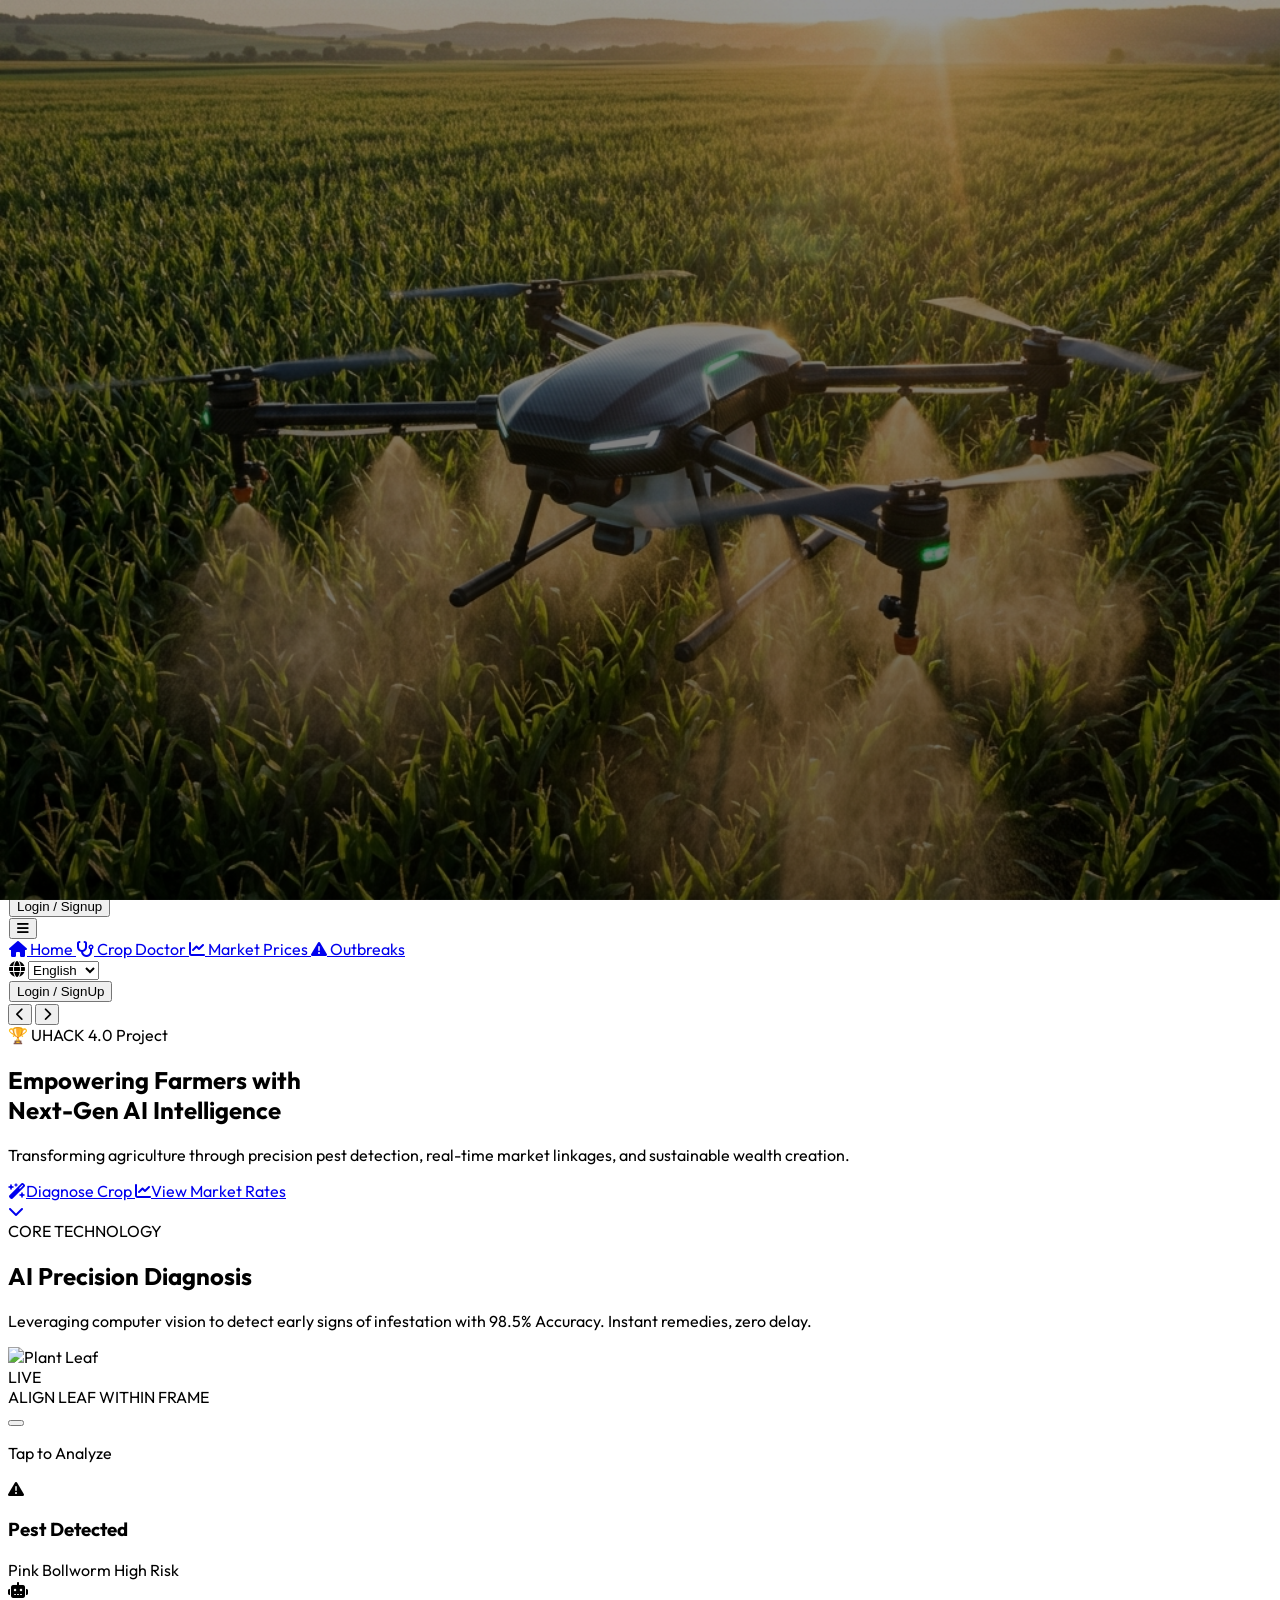
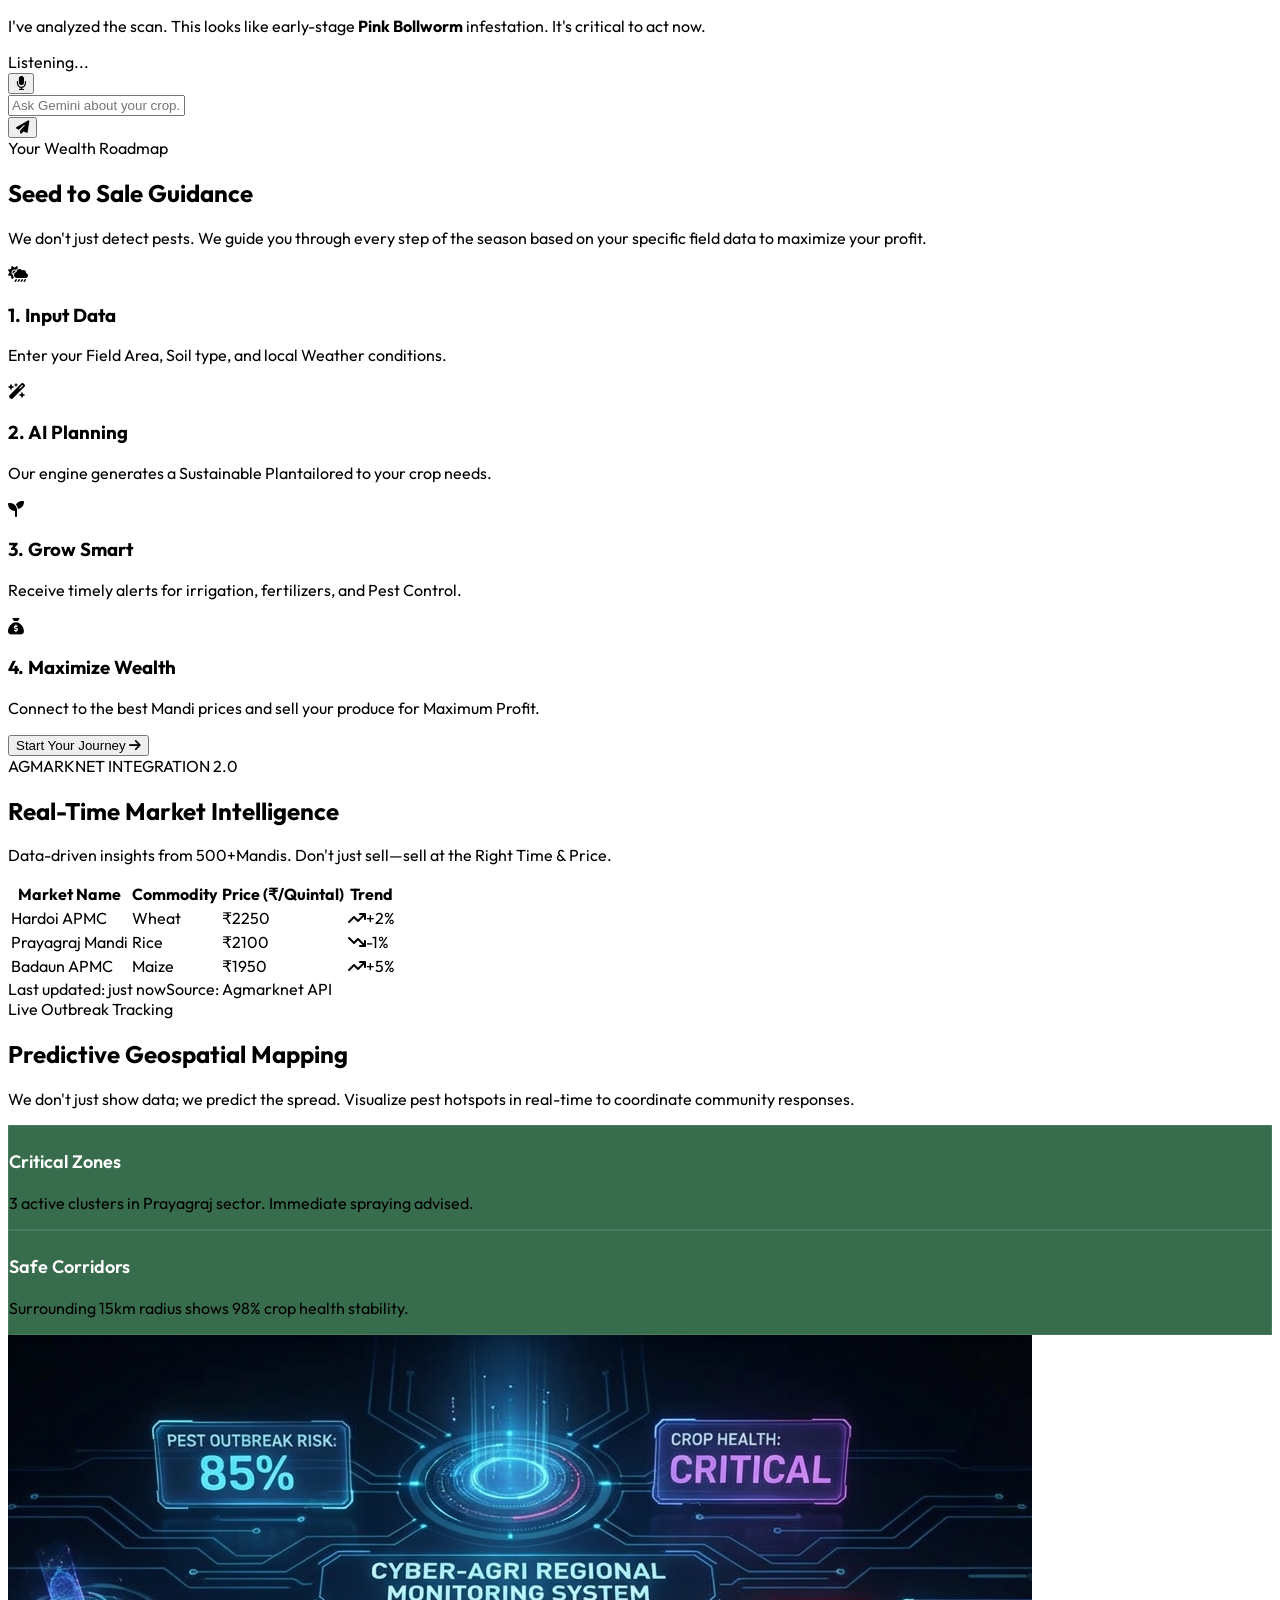
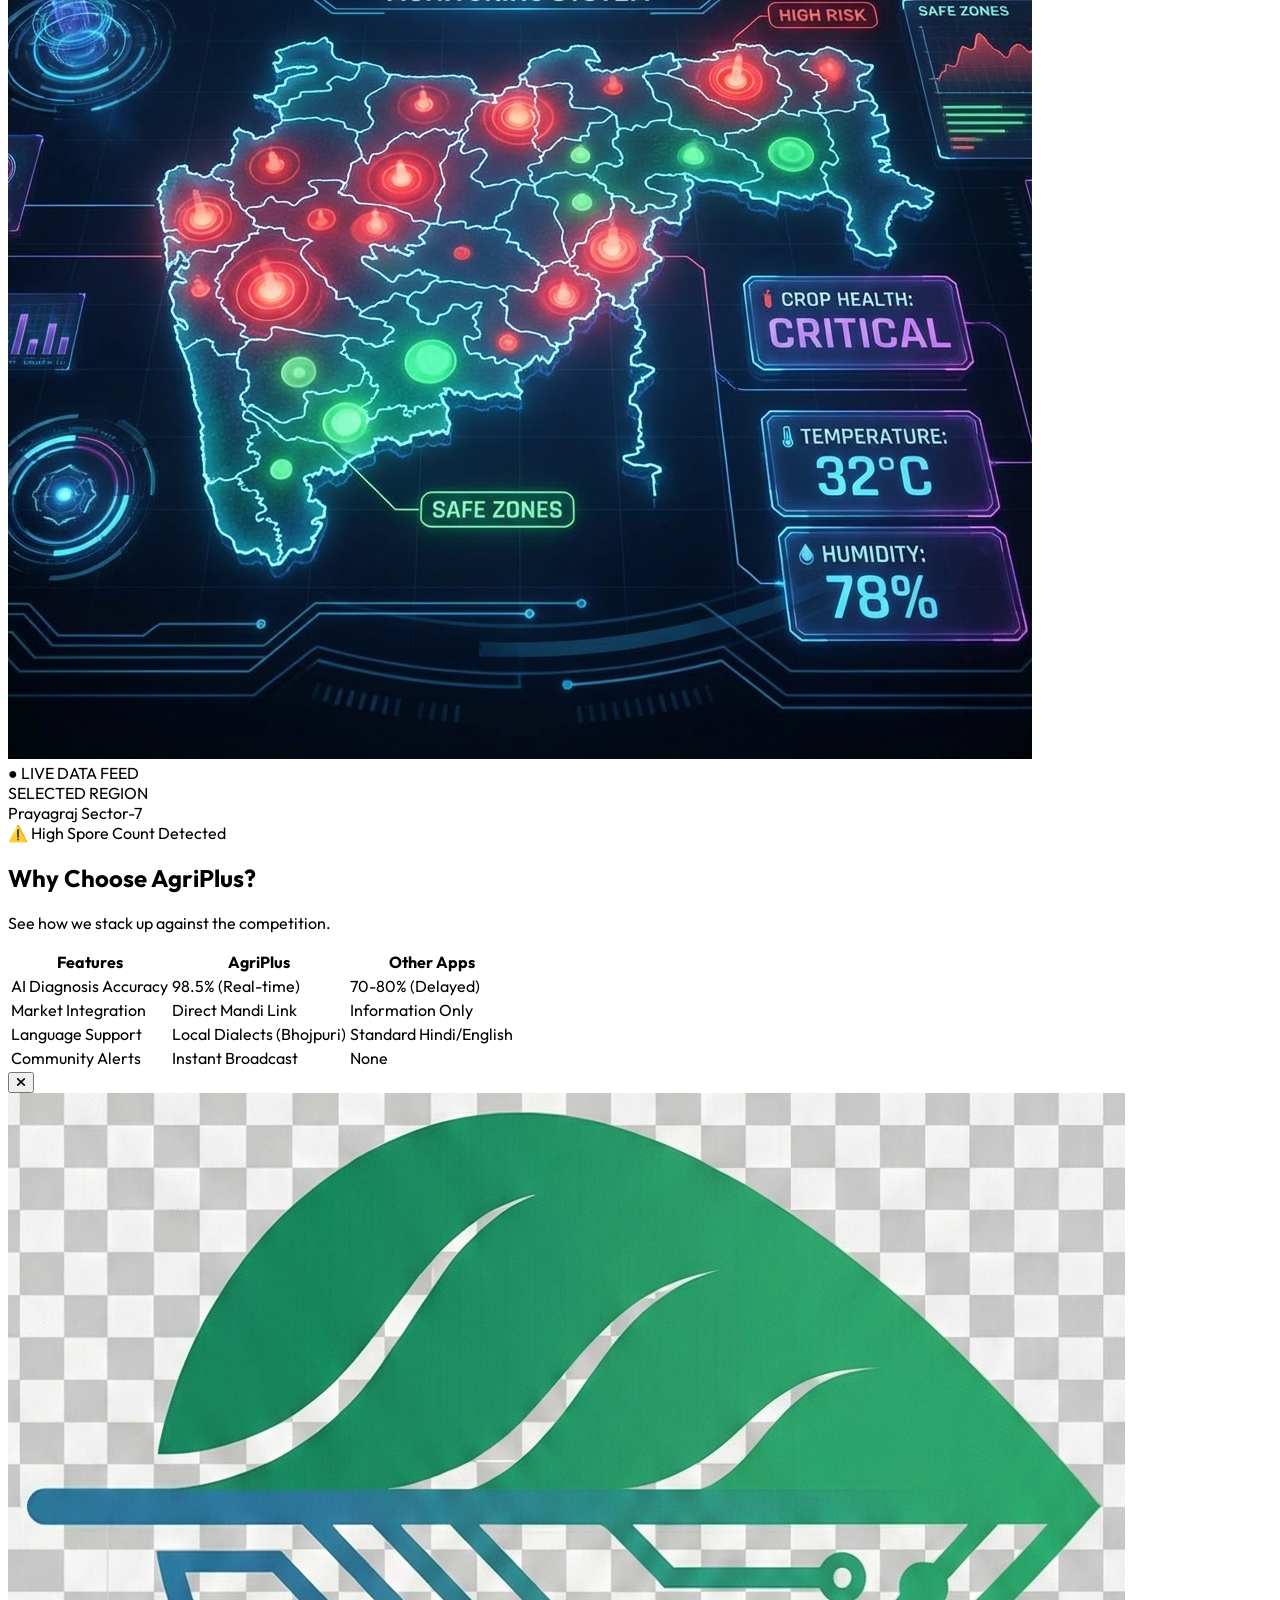
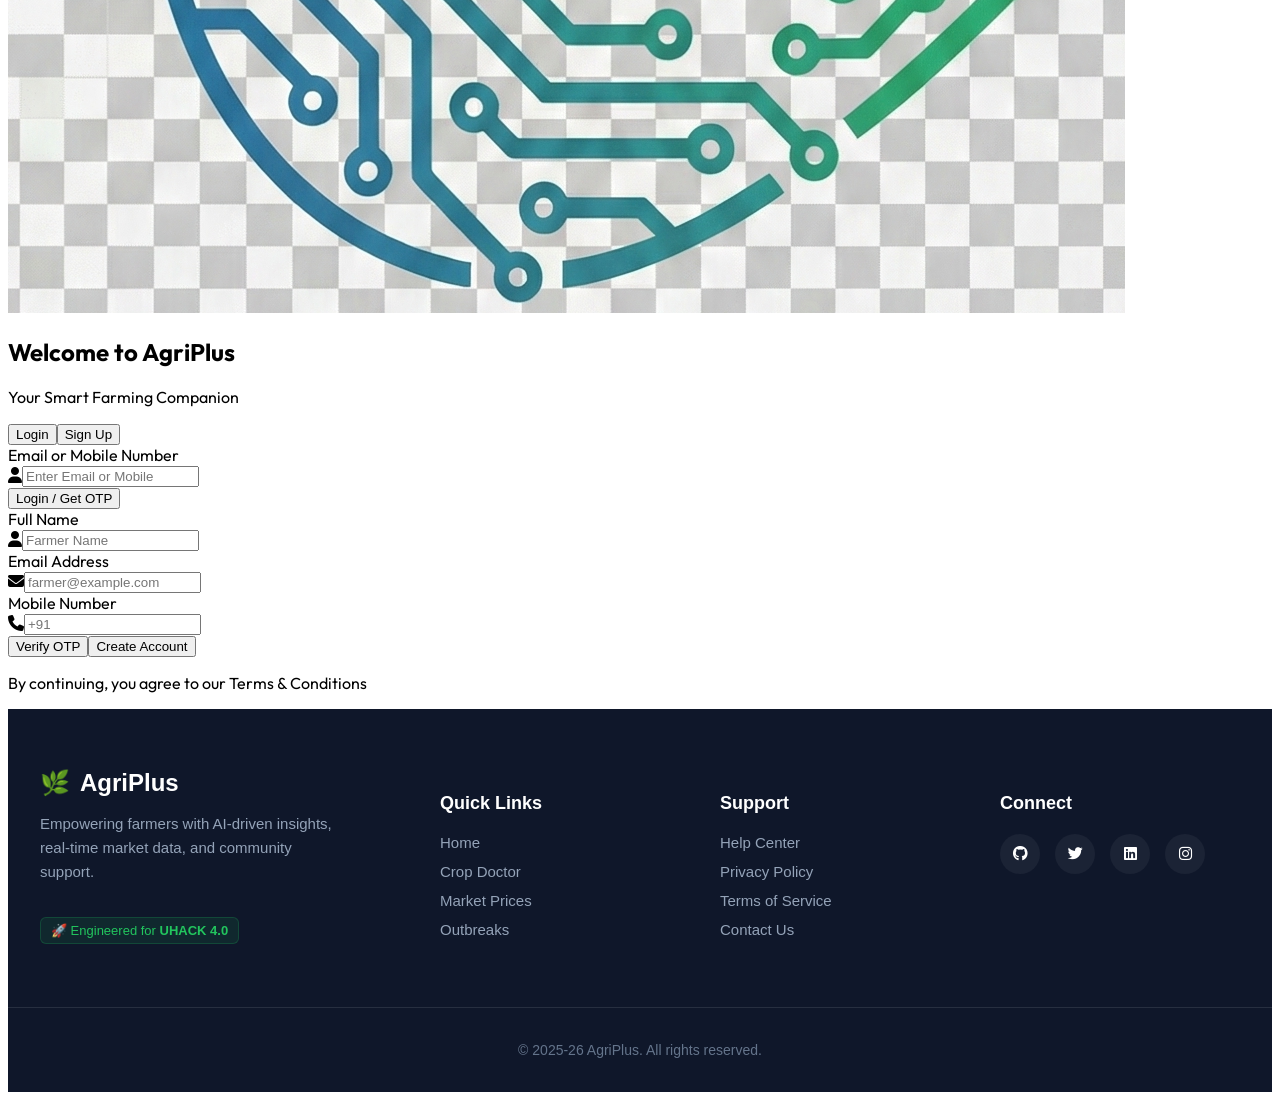
==== commit 1d71cc72: "updted some bug" ====
--- a/index.html
+++ b/index.html
@@ -56,6 +56,136 @@
             font-family: 'Outfit', sans-serif;
             scroll-behavior: smooth;
         }
+        /* Footer Base */
+.site-footer {
+    background-color: #0f172a; /* Dark Navy to match your theme */
+    color: #e2e8f0; /* Light gray text for readability */
+    padding: 60px 0 0 0;
+    font-family: 'Segoe UI', Tahoma, Geneva, Verdana, sans-serif;
+    font-size: 15px;
+}
+
+.footer-container {
+    max-width: 1200px;
+    margin: 0 auto;
+    padding: 0 20px;
+    display: flex;
+    flex-wrap: wrap;
+    justify-content: space-between;
+    gap: 40px;
+}
+
+/* Columns */
+.footer-col {
+    flex: 1;
+    min-width: 200px; /* Ensures stacking on mobile */
+}
+
+.brand-col {
+    flex: 1.5; /* Makes the brand column slightly wider */
+}
+
+/* Typography */
+.footer-logo {
+    font-size: 24px;
+    font-weight: 700;
+    color: #ffffff;
+    margin-bottom: 15px;
+    display: flex;
+    align-items: center;
+    gap: 10px;
+}
+
+.footer-desc {
+    color: #94a3b8;
+    line-height: 1.6;
+    margin-bottom: 20px;
+    max-width: 300px;
+}
+
+.hackathon-tag {
+    background: rgba(34, 197, 94, 0.1); /* Subtle green background */
+    color: #22c55e; /* Agri Green */
+    padding: 5px 10px;
+    border-radius: 6px;
+    display: inline-block;
+    font-size: 13px;
+    border: 1px solid rgba(34, 197, 94, 0.2);
+}
+
+h4 {
+    color: #ffffff;
+    font-size: 18px;
+    margin-bottom: 20px;
+    font-weight: 600;
+}
+
+/* Links */
+.site-footer ul {
+    list-style: none;
+    padding: 0;
+}
+
+.site-footer ul li {
+    margin-bottom: 12px;
+}
+
+.site-footer ul li a {
+    color: #94a3b8;
+    text-decoration: none;
+    transition: color 0.3s ease;
+}
+
+.site-footer ul li a:hover {
+    color: #22c55e; /* Green hover effect */
+    padding-left: 5px; /* Subtle movement on hover */
+}
+
+/* Social Icons */
+.social-icons {
+    display: flex;
+    gap: 15px;
+}
+
+.social-icons a {
+    display: flex;
+    align-items: center;
+    justify-content: center;
+    width: 40px;
+    height: 40px;
+    background: rgba(255, 255, 255, 0.05);
+    color: #ffffff;
+    border-radius: 50%;
+    text-decoration: none;
+    transition: all 0.3s ease;
+}
+
+.social-icons a:hover {
+    background: #22c55e;
+    transform: translateY(-3px);
+}
+
+/* Bottom Bar */
+.footer-bottom {
+    margin-top: 50px;
+    padding: 20px 0;
+    border-top: 1px solid rgba(255, 255, 255, 0.1);
+    text-align: center;
+    color: #64748b;
+    font-size: 14px;
+}
+
+/* Mobile Responsiveness */
+@media (max-width: 768px) {
+    .footer-container {
+        flex-direction: column;
+        gap: 30px;
+    }
+    
+    .footer-desc {
+        max-width: 100%;
+    }
+}
 
         /* Glassmorphism */
         .glass {
@@ -312,14 +442,14 @@
     <section id="hero" class="relative h-screen flex items-center justify-center overflow-hidden">
         <!-- Background Slider -->
         <div class="absolute inset-0 w-full h-full">
-            <div class="hero-slide active" style="background-image: url('assets/farm_drone_survey_1766501284151.png')">
-            </div>
-            <div class="hero-slide" style="background-image: url('assets/smart_farming_dashboard_1766501303268.png')">
-            </div>
-            <div class="hero-slide" style="background-image: url('assets/healthy_crop_closeup_1766501336427.png')">
+            <div class="hero-slide active" style="background-image: url('assets/farm_drone_survey.png')">
+            </div>
+            <div class="hero-slide" style="background-image: url('assets/smart_farming_dashboard.png')">
+            </div>
+            <div class="hero-slide" style="background-image: url('assets/healthy_crop_closeup.png')">
             </div>
             <div class="hero-slide"
-                style="background-image: url('assets/automated_irrigation_system_1766501356061.png')"></div>
+                style="background-image: url('assets/automated_irrigation_system.png')"></div>
         </div>
 
         <!-- Carousel Controls -->
@@ -331,7 +461,7 @@
             class="absolute right-4 top-1/2 transform -translate-y-1/2 bg-white/10 hover:bg-white/30 backdrop-blur-md border border-white/20 text-white w-12 h-12 flex items-center justify-center rounded-full transition z-20 focus:outline-none">
             <i class="fa-solid fa-chevron-right text-xl"></i>
         </button>
-        <div class="hero-slide" style="background-image: url('assets/modern_tractor_sunset_1766501376934.png')">
+        <div class="hero-slide" style="background-image: url('assets/modern_tractor_sunset.png')">
         </div>
         <div class="hero-overlay"></div>
         </div>
@@ -865,35 +995,55 @@
                 </div>
             </div>
         </div>
-        <!-- Footer -->
-        <footer class="bg-gray-900 text-white py-4 relative overflow-hidden">
-            <!-- Subtle Grid Background -->
-            <div
-                class="absolute inset-0 bg-[url('https://www.transparenttextures.com/patterns/carbon-fibre.png')] opacity-10">
-            </div>
-            <div
-                class="max-w-7xl mx-auto px-4 relative z-10 w-full flex flex-col md:flex-row justify-between items-center gap-2">
-
-
-
-                <!-- Copyright -->
-                <p class="text-gray-400 text-sm text-center md:text-left">&copy; 2025-26<img src="assets/agri_plus.png"
-                        class="h-8 w-8 object-contain" alt="AgriPlus Logo">AgriPlus. <span
-                        class="hidden sm:inline">Engineered for UHACK 4.0</span></p>
-
-                <!-- Socials -->
-                <div class="flex space-x-6">
-                    <a href="#" class="text-gray-400 hover:text-white transition transform hover:scale-110"><i
-                            class="fa-brands fa-github text-lg"></i></a>
-                    <a href="#" class="text-gray-400 hover:text-white transition transform hover:scale-110"><i
-                            class="fa-brands fa-twitter text-lg"></i></a>
-                    <a href="#" class="text-gray-400 hover:text-white transition transform hover:scale-110"><i
-                            class="fa-brands fa-linkedin text-lg"></i></a>
-                </div>
-            </div>
-        </footer>
-
-        <!-- Voice Assistant Moved to Analysis Page -->
+        <footer class="site-footer">
+    <div class="footer-container">
+        <div class="footer-col brand-col">
+            <div class="footer-logo">
+                <span class="logo-icon">🌿</span> AgriPlus
+            </div>
+            <p class="footer-desc">
+                Empowering farmers with AI-driven insights, real-time market data, and community support.
+            </p>
+            <p class="hackathon-tag">
+                🚀 Engineered for <strong>UHACK 4.0</strong>
+            </p>
+        </div>
+
+        <div class="footer-col">
+            <h4>Quick Links</h4>
+            <ul>
+                <li><a href="#">Home</a></li>
+                <li><a href="#">Crop Doctor</a></li>
+                <li><a href="#">Market Prices</a></li>
+                <li><a href="#">Outbreaks</a></li>
+            </ul>
+        </div>
+
+        <div class="footer-col">
+            <h4>Support</h4>
+            <ul>
+                <li><a href="#">Help Center</a></li>
+                <li><a href="#">Privacy Policy</a></li>
+                <li><a href="#">Terms of Service</a></li>
+                <li><a href="#">Contact Us</a></li>
+            </ul>
+        </div>
+
+        <div class="footer-col social-col">
+            <h4>Connect</h4>
+            <div class="social-icons">
+                <a href="https://github.com/TheMukeshDev/AgriPlus" aria-label="GitHub"><i class="fab fa-github"></i></a>
+                <a href="https://x.com/themukeshdev" aria-label="Twitter"><i class="fab fa-twitter"></i></a>
+                <a href="https://www.linkedin.com/in/themukeshdev/" aria-label="LinkedIn"><i class="fab fa-linkedin"></i></a>
+                <a href="https://www.instagram.com/themukeshdev/" aria-label="Instagram"><i class="fab fa-instagram"></i></a>
+            </div>
+        </div>
+    </div>
+
+    <div class="footer-bottom">
+        <p>&copy; 2025-26 AgriPlus. All rights reserved.</p>
+    </div>
+</footer><!-- Voice Assistant Moved to Analysis Page -->
         <!-- Scripts -->
         <script src="https://unpkg.com/leaflet@1.9.4/dist/leaflet.js"
             integrity="sha256-20nQCchB9co0qIjJZRGuk2/Z9VM+kNiyxNV1lvTlZBo=" crossorigin=""></script>
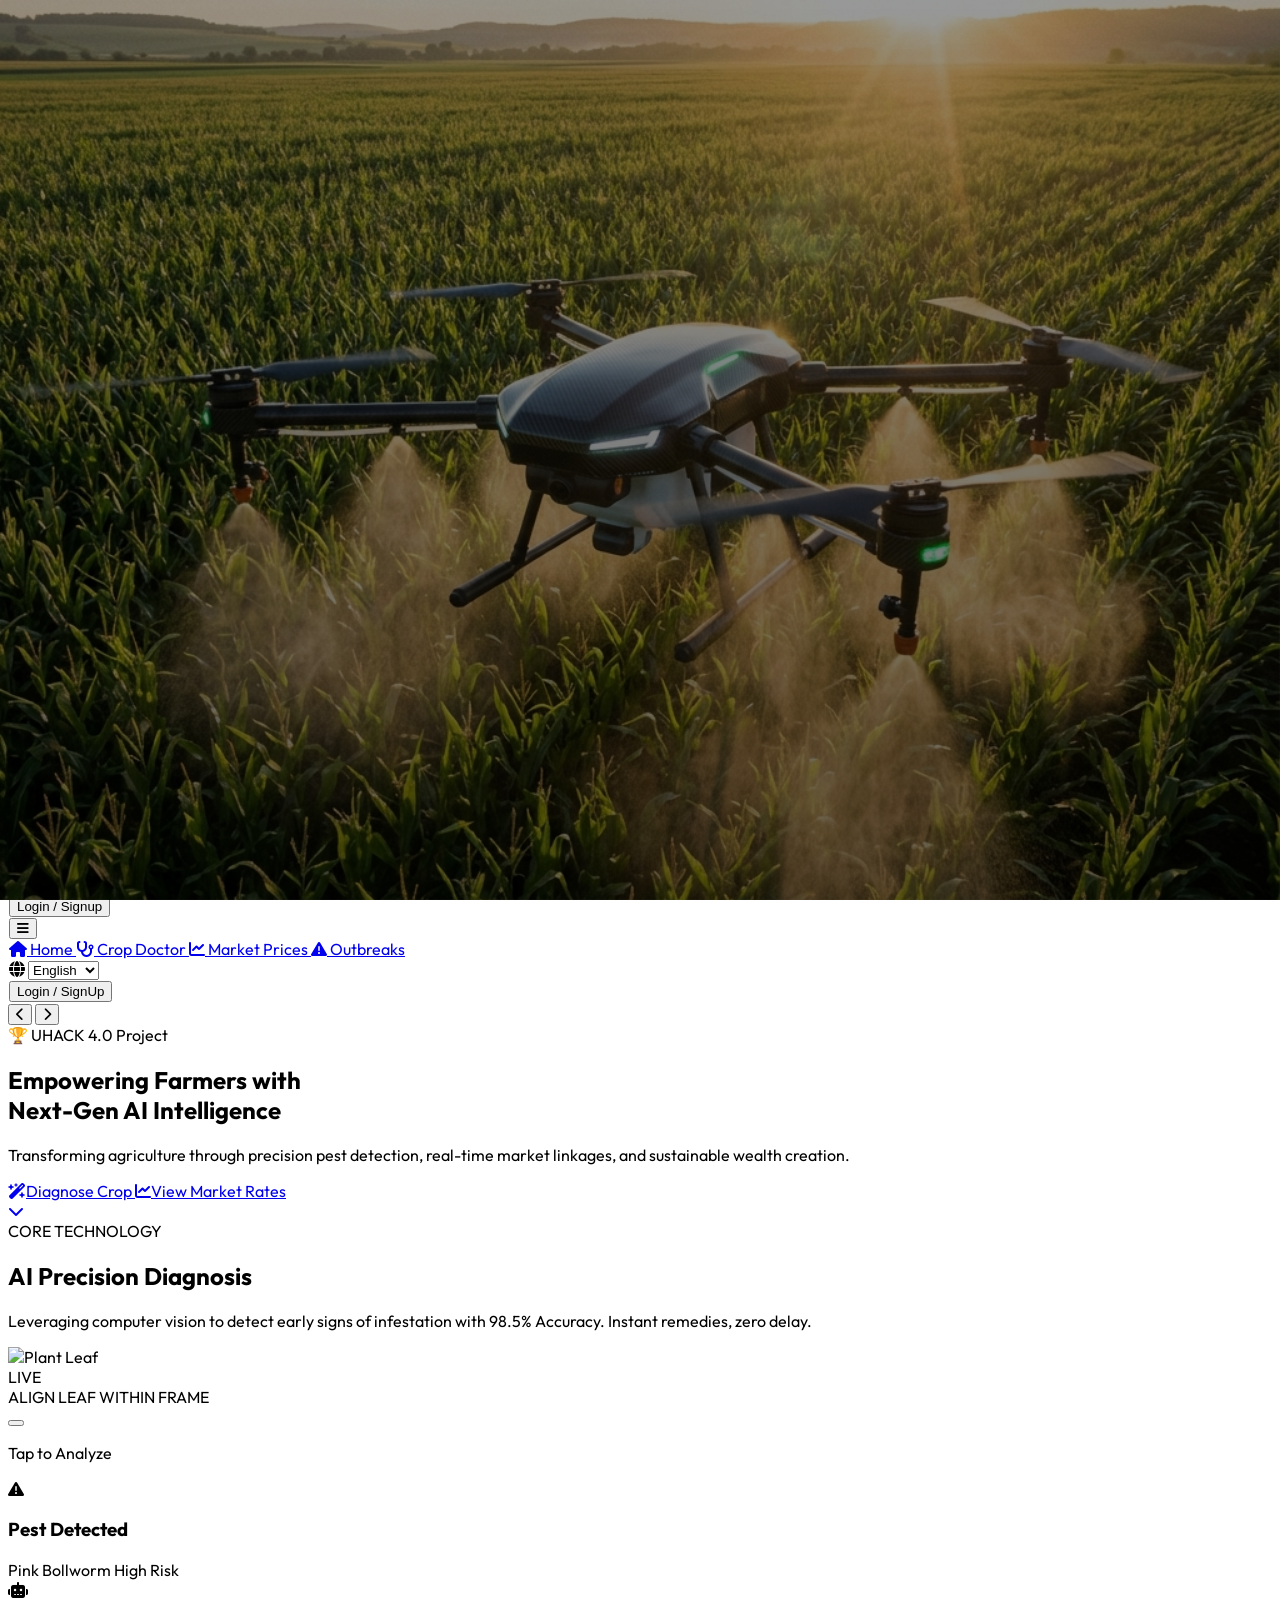
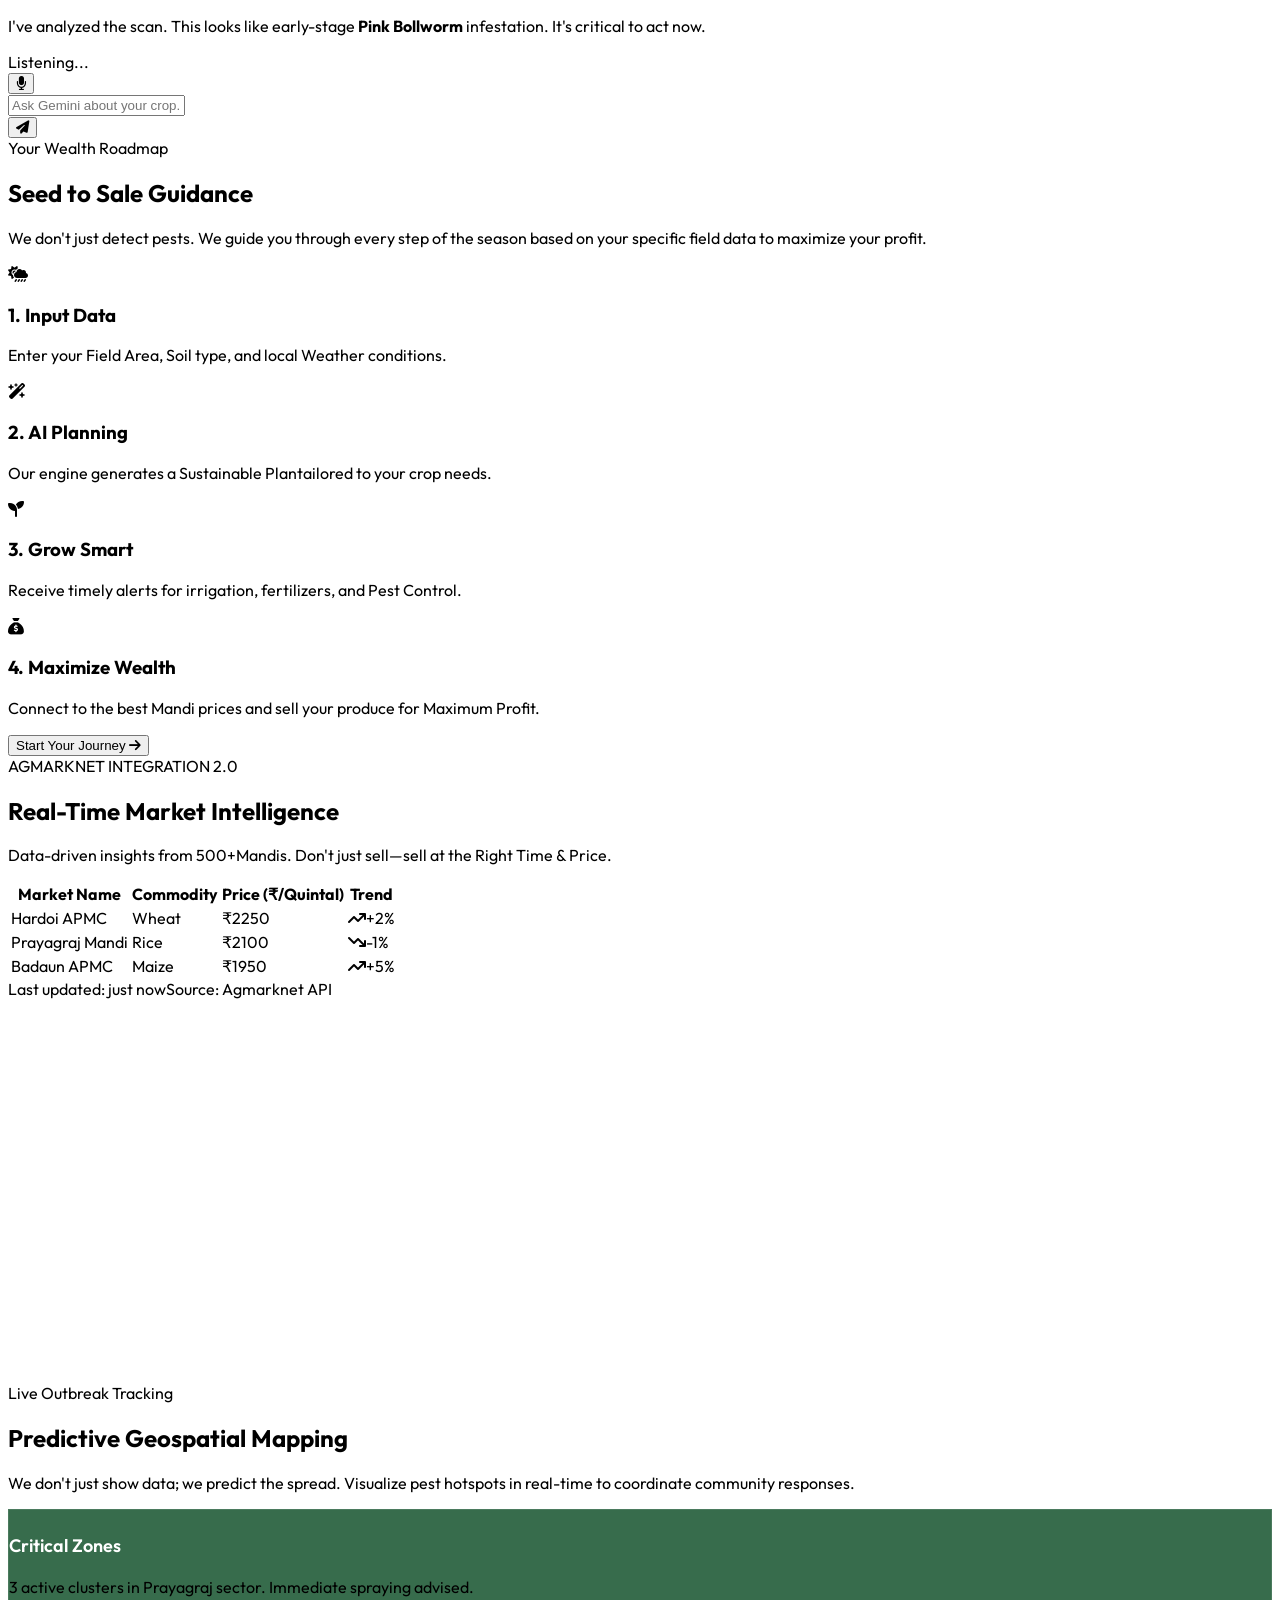
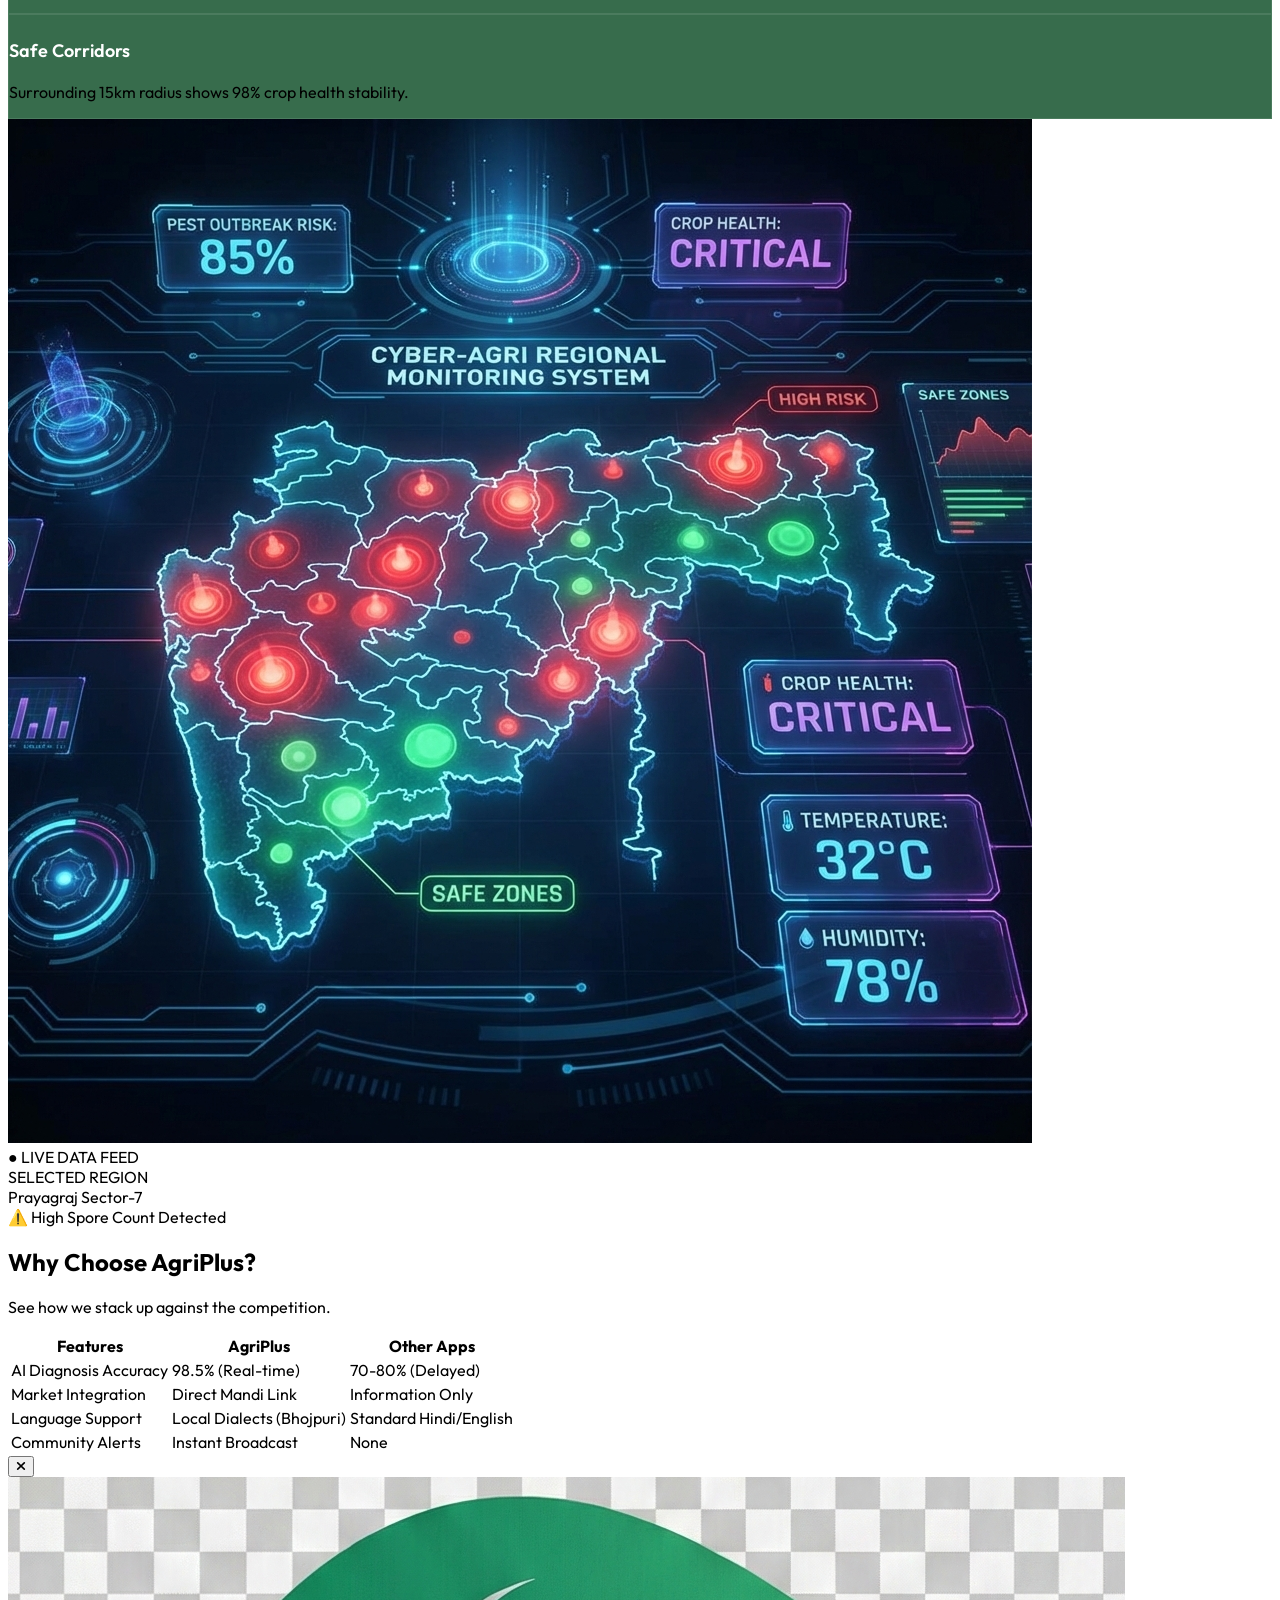
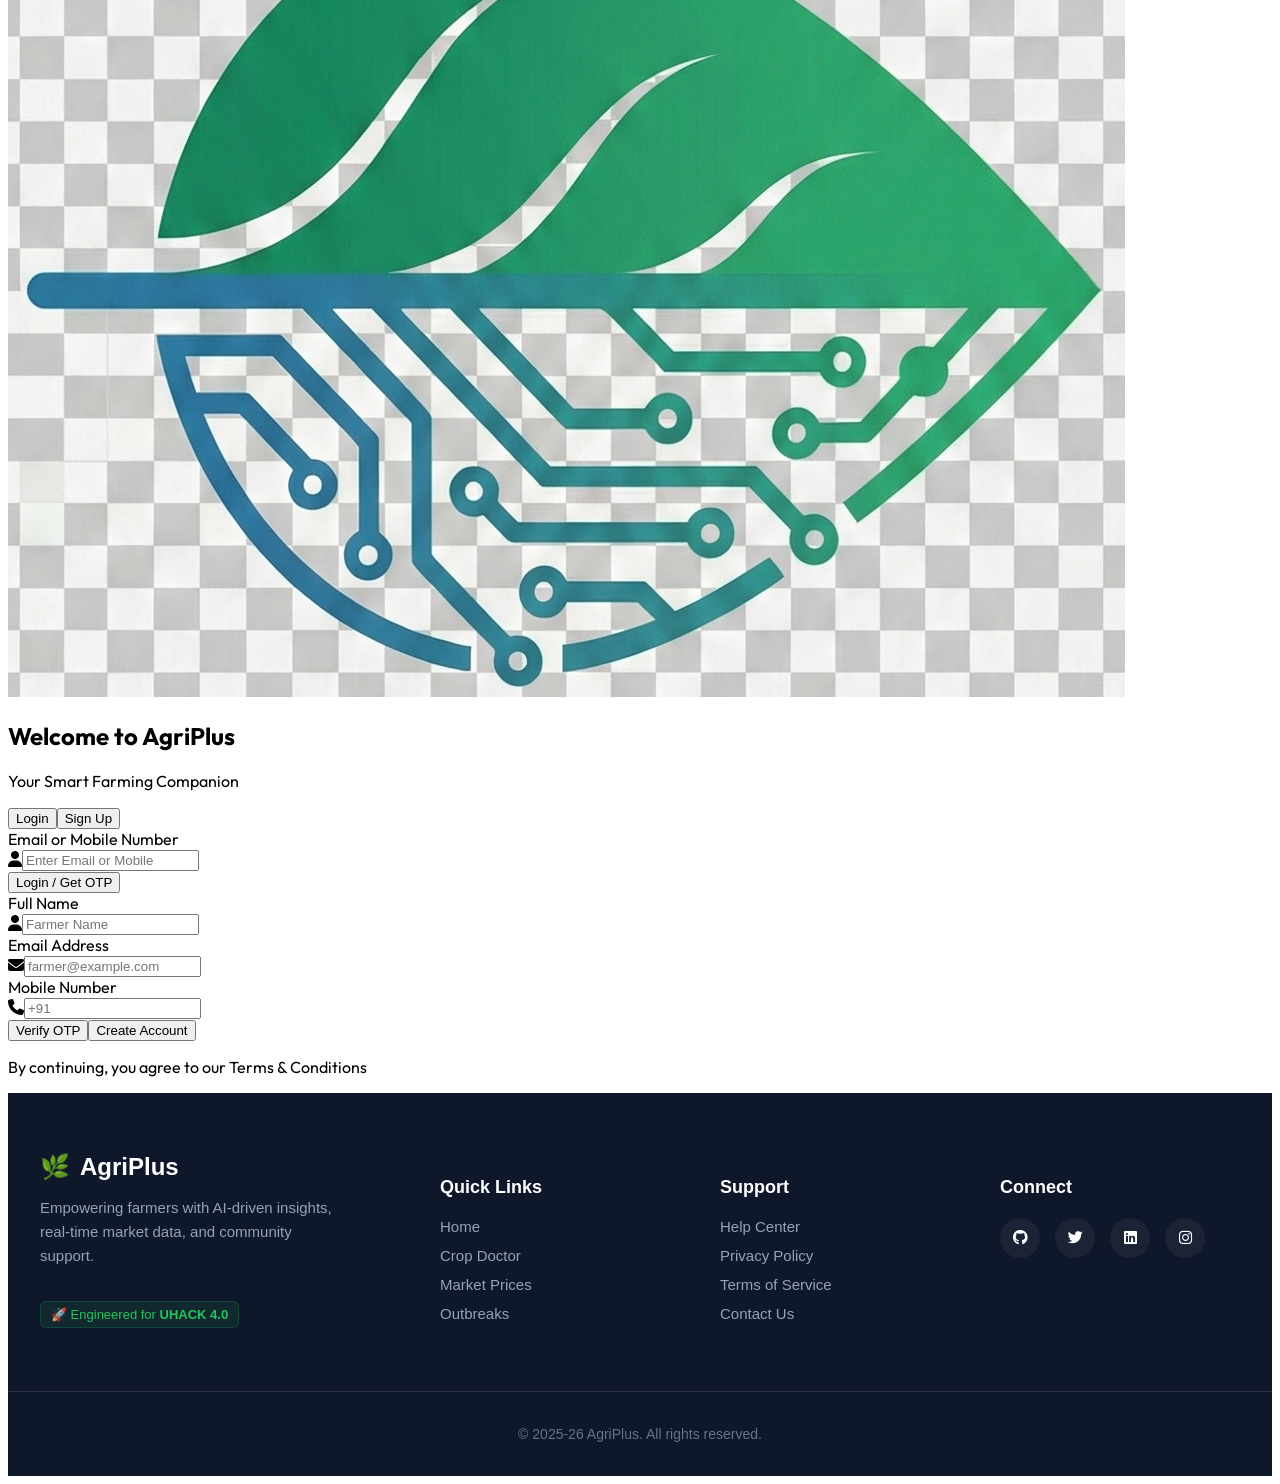
==== commit f7605f34: "Add files via upload" ====
--- a/index.html
+++ b/index.html
@@ -63,6 +63,7 @@
     padding: 60px 0 0 0;
     font-family: 'Segoe UI', Tahoma, Geneva, Verdana, sans-serif;
     font-size: 15px;
+    height: 100%;
 }
 
 .footer-container {
@@ -728,6 +729,7 @@
                 </div>
             </div>
         </section>
+    </section>
         <!-- Feature 2: Market Intelligence -->
         <section id="market" class="py-24 bg-white border-t border-gray-100">
             <div class="max-w-7xl mx-auto px-4">
@@ -792,7 +794,7 @@
             </div>
         </section>
         <!-- Feature 3: Predictive Geospatial Mapping -->
-        <section id="hotspots" class="py-24 bg-gray-900 text-white relative overflow-hidden">
+        <section id="hotspots" class="bg-gray-900 text-white relative overflow-hidden" style="padding-top: 384px">
             <!-- Background Glow -->
             <div
                 class="absolute top-0 right-0 w-1/2 h-full bg-gradient-to-l from-agri-900/50 to-transparent pointer-events-none">
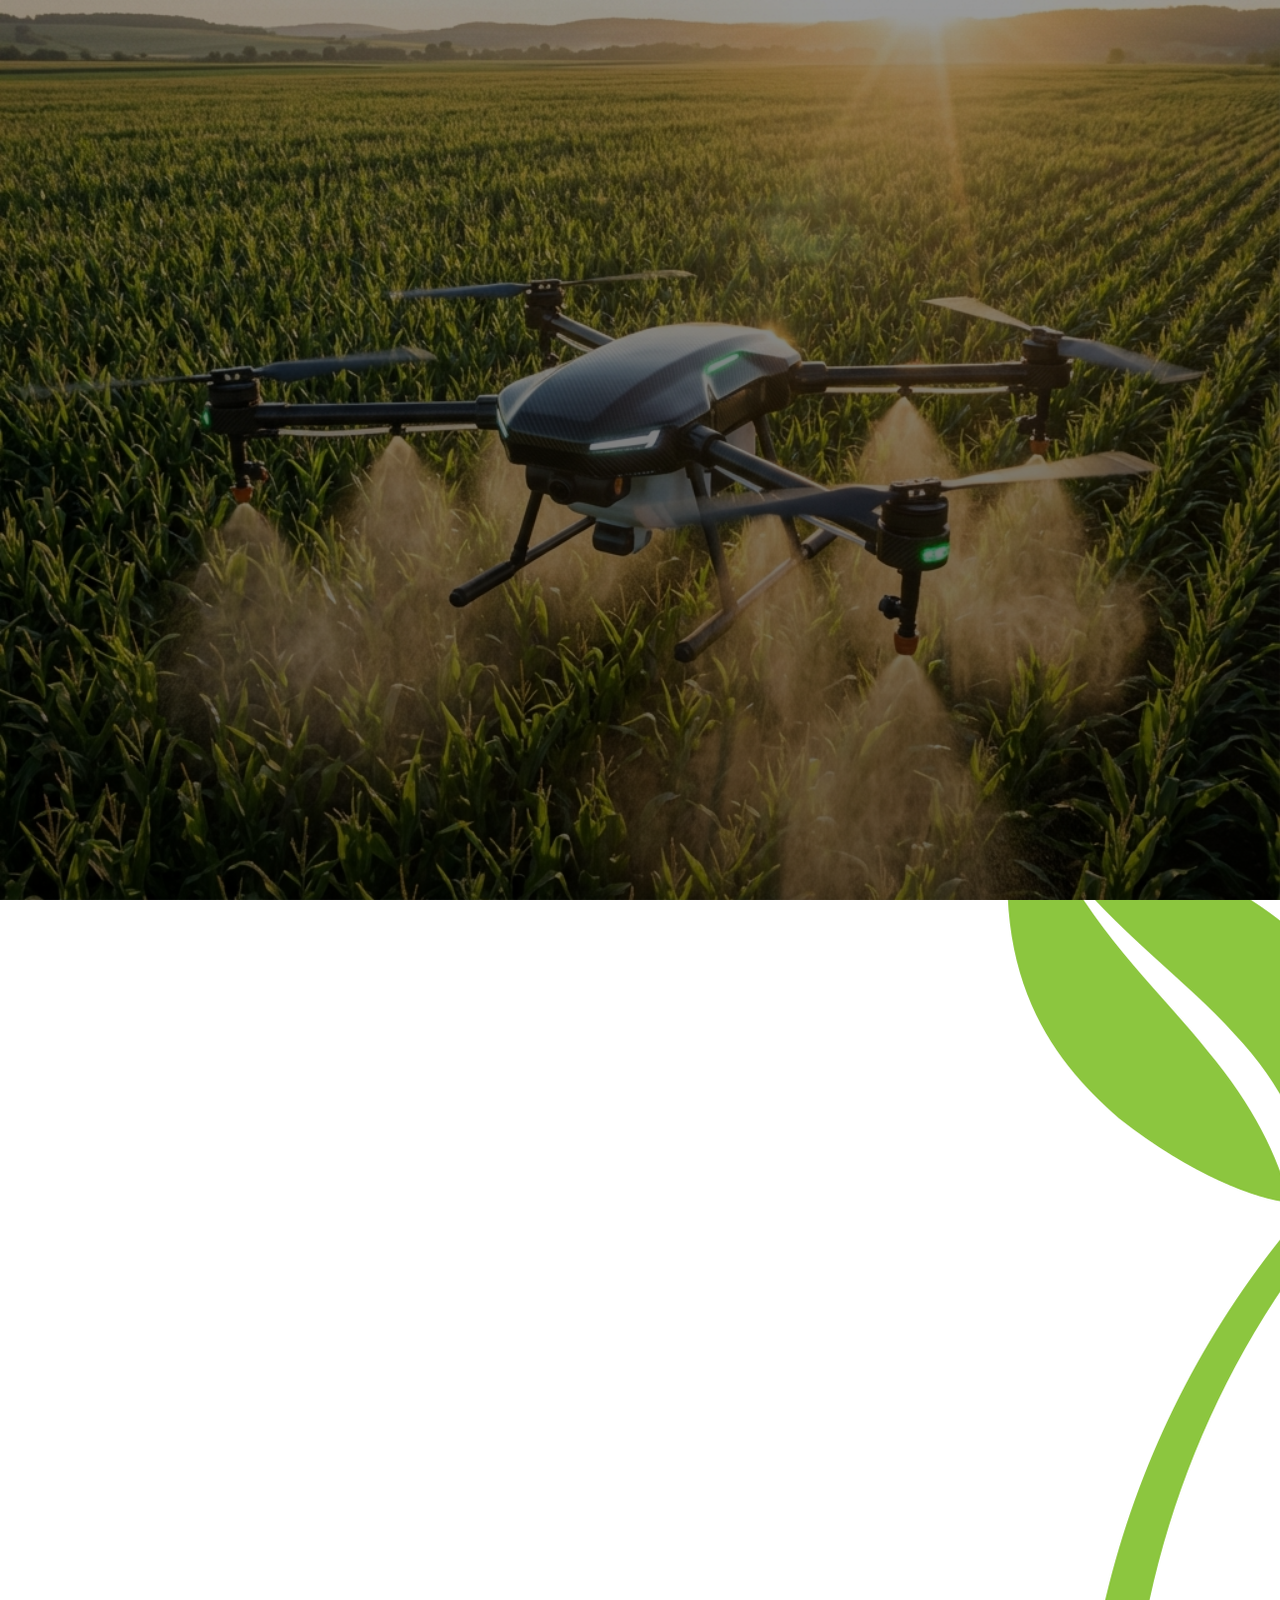
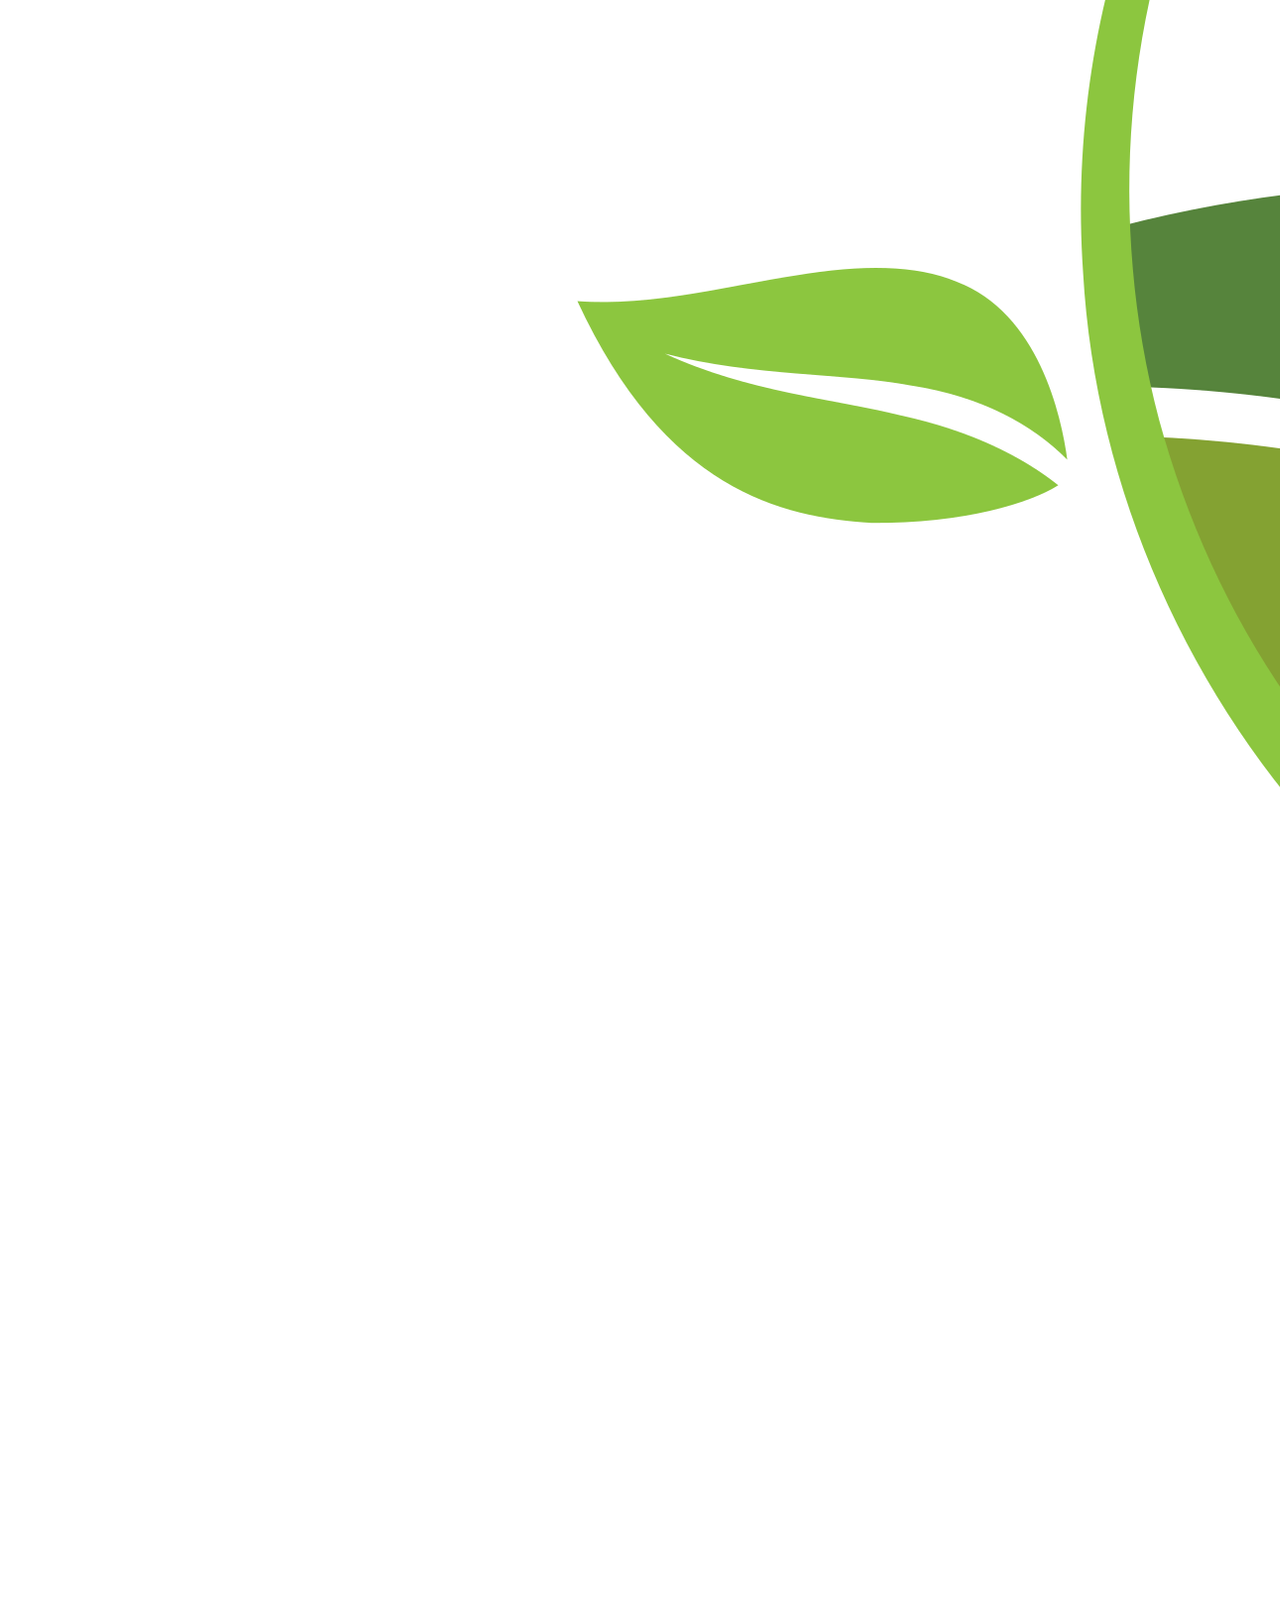
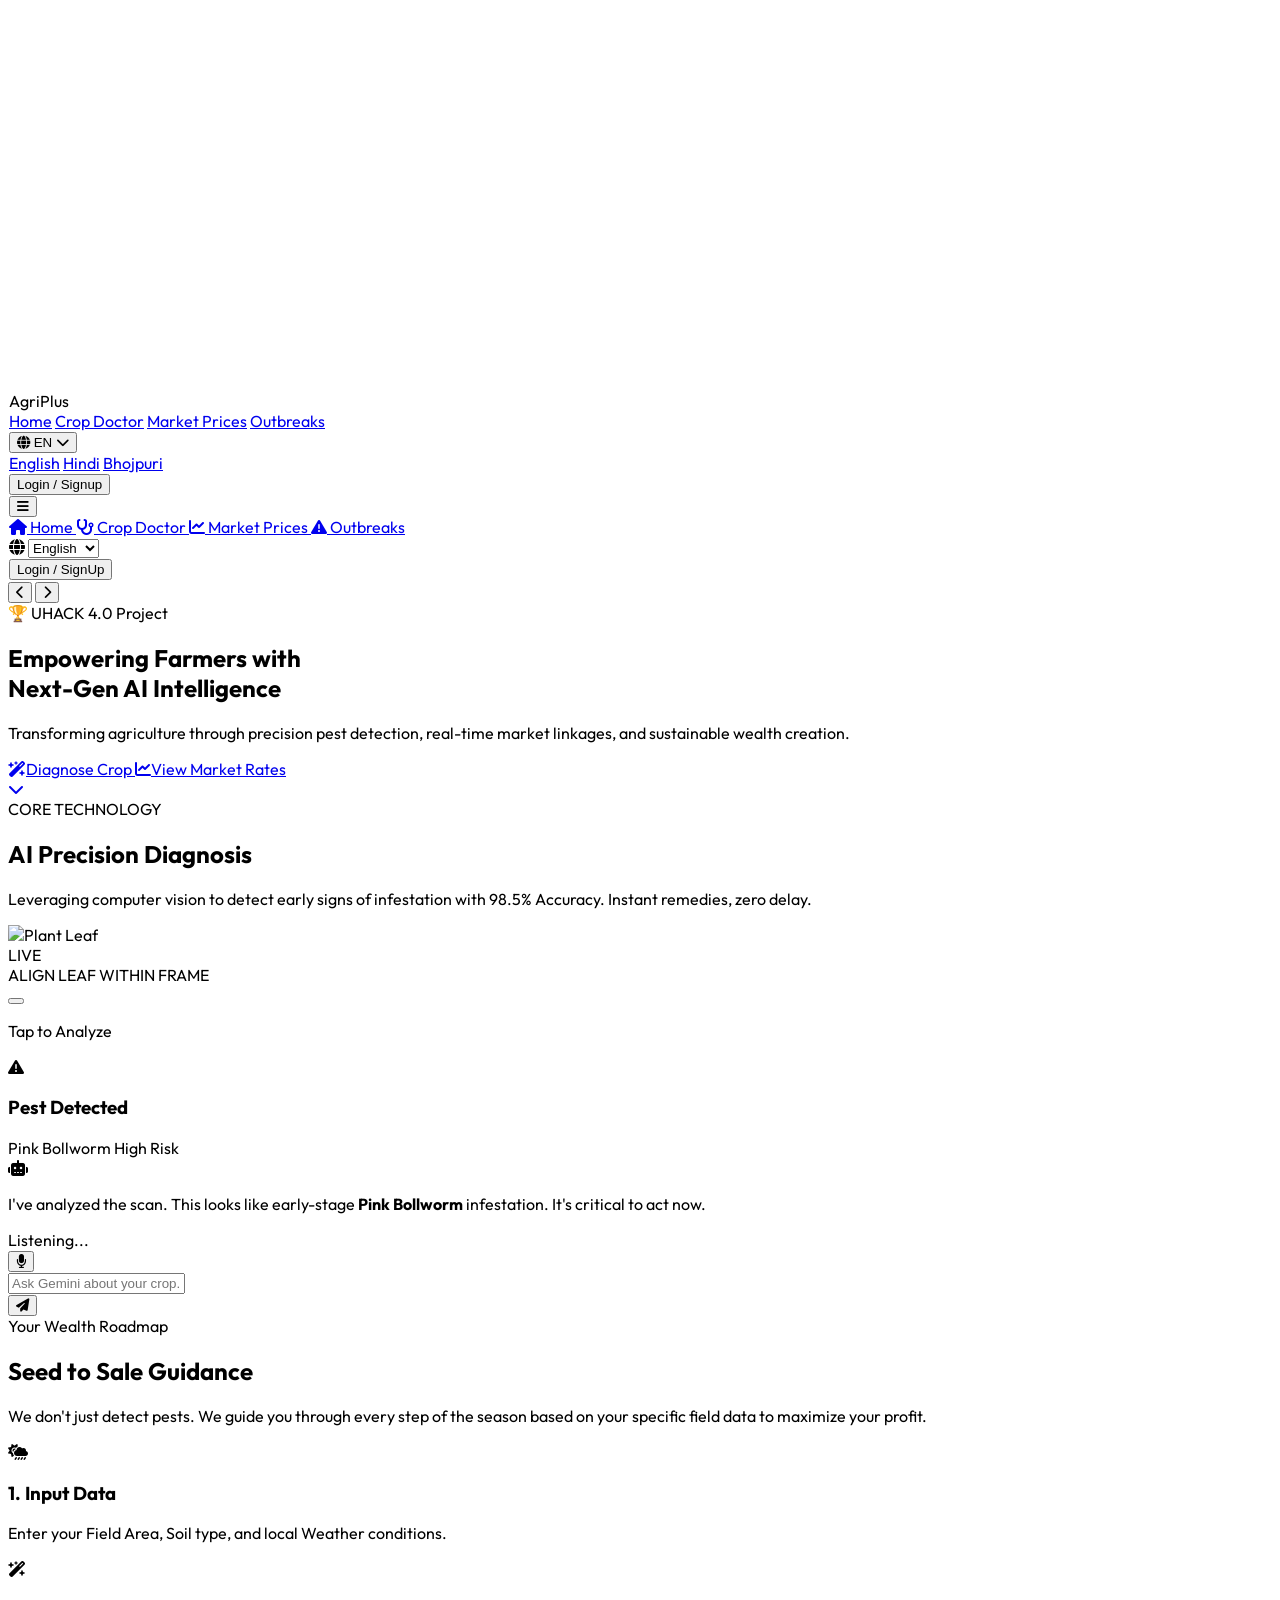
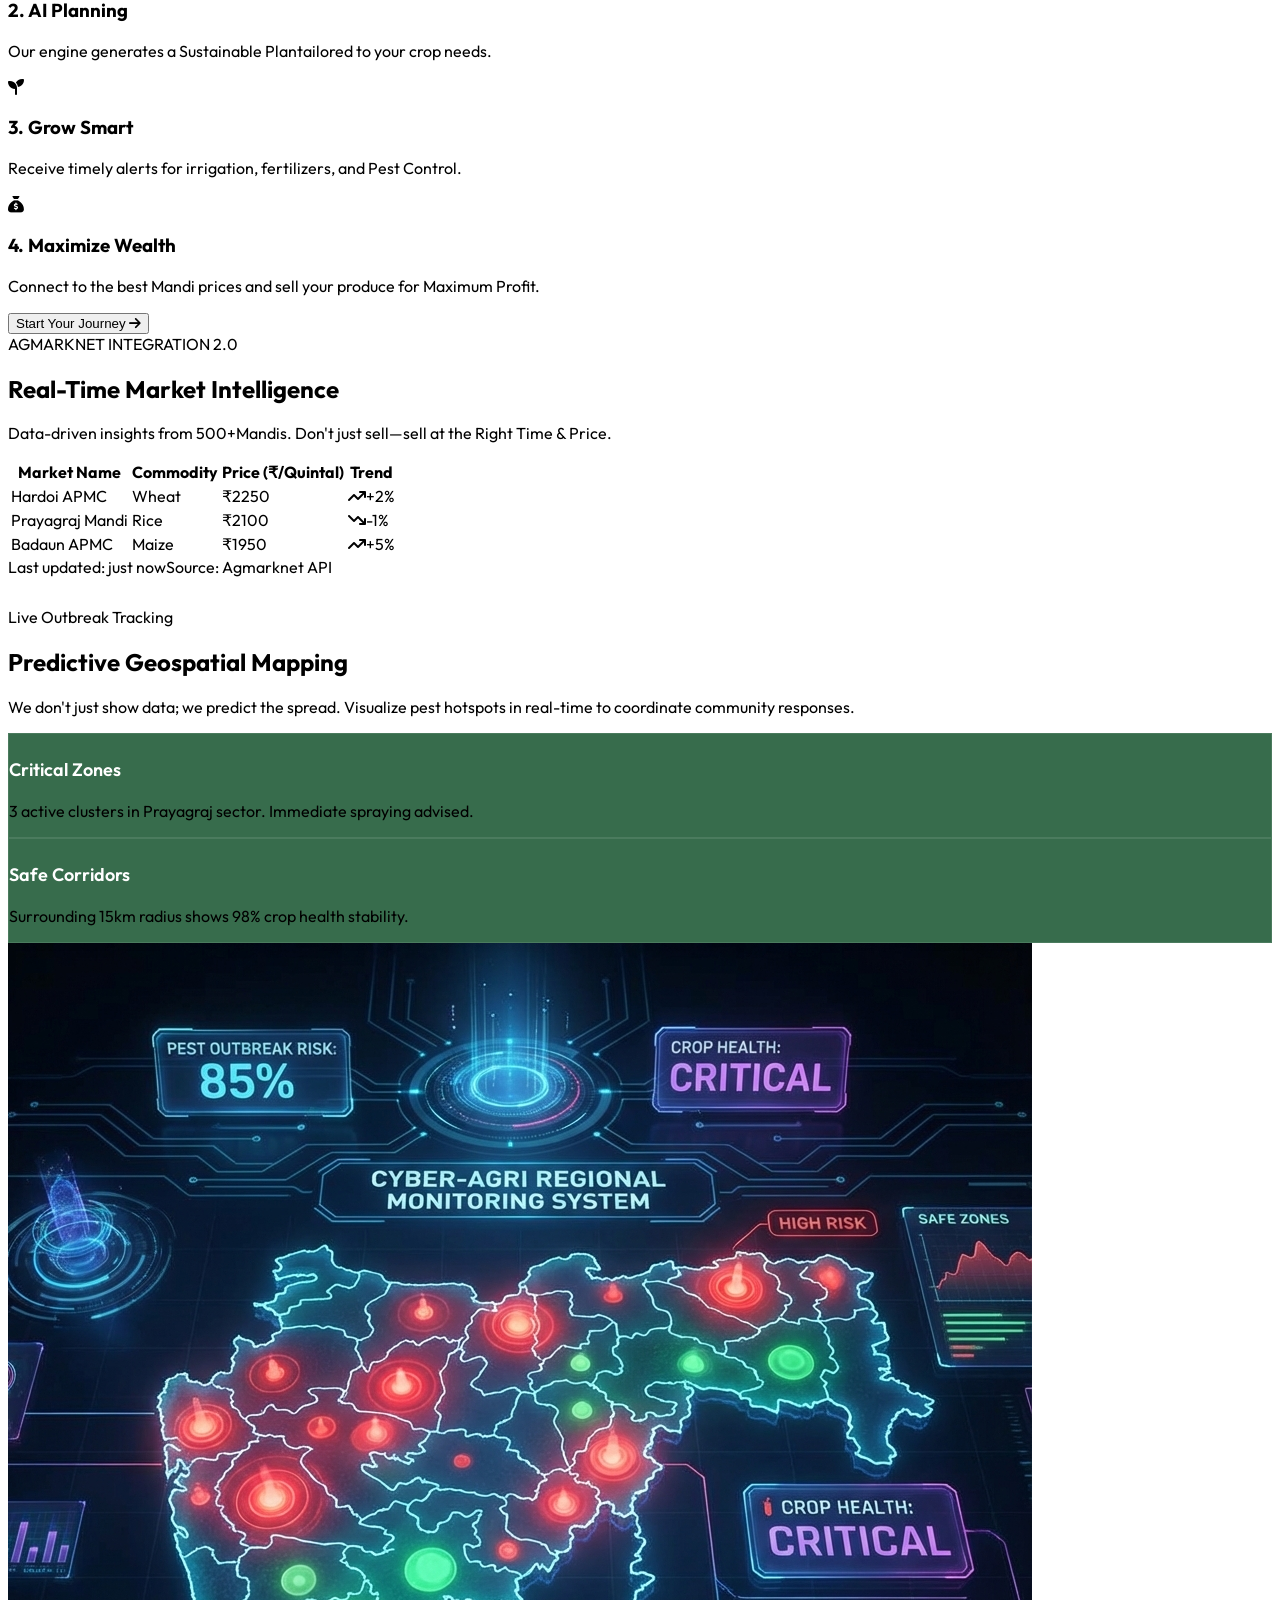
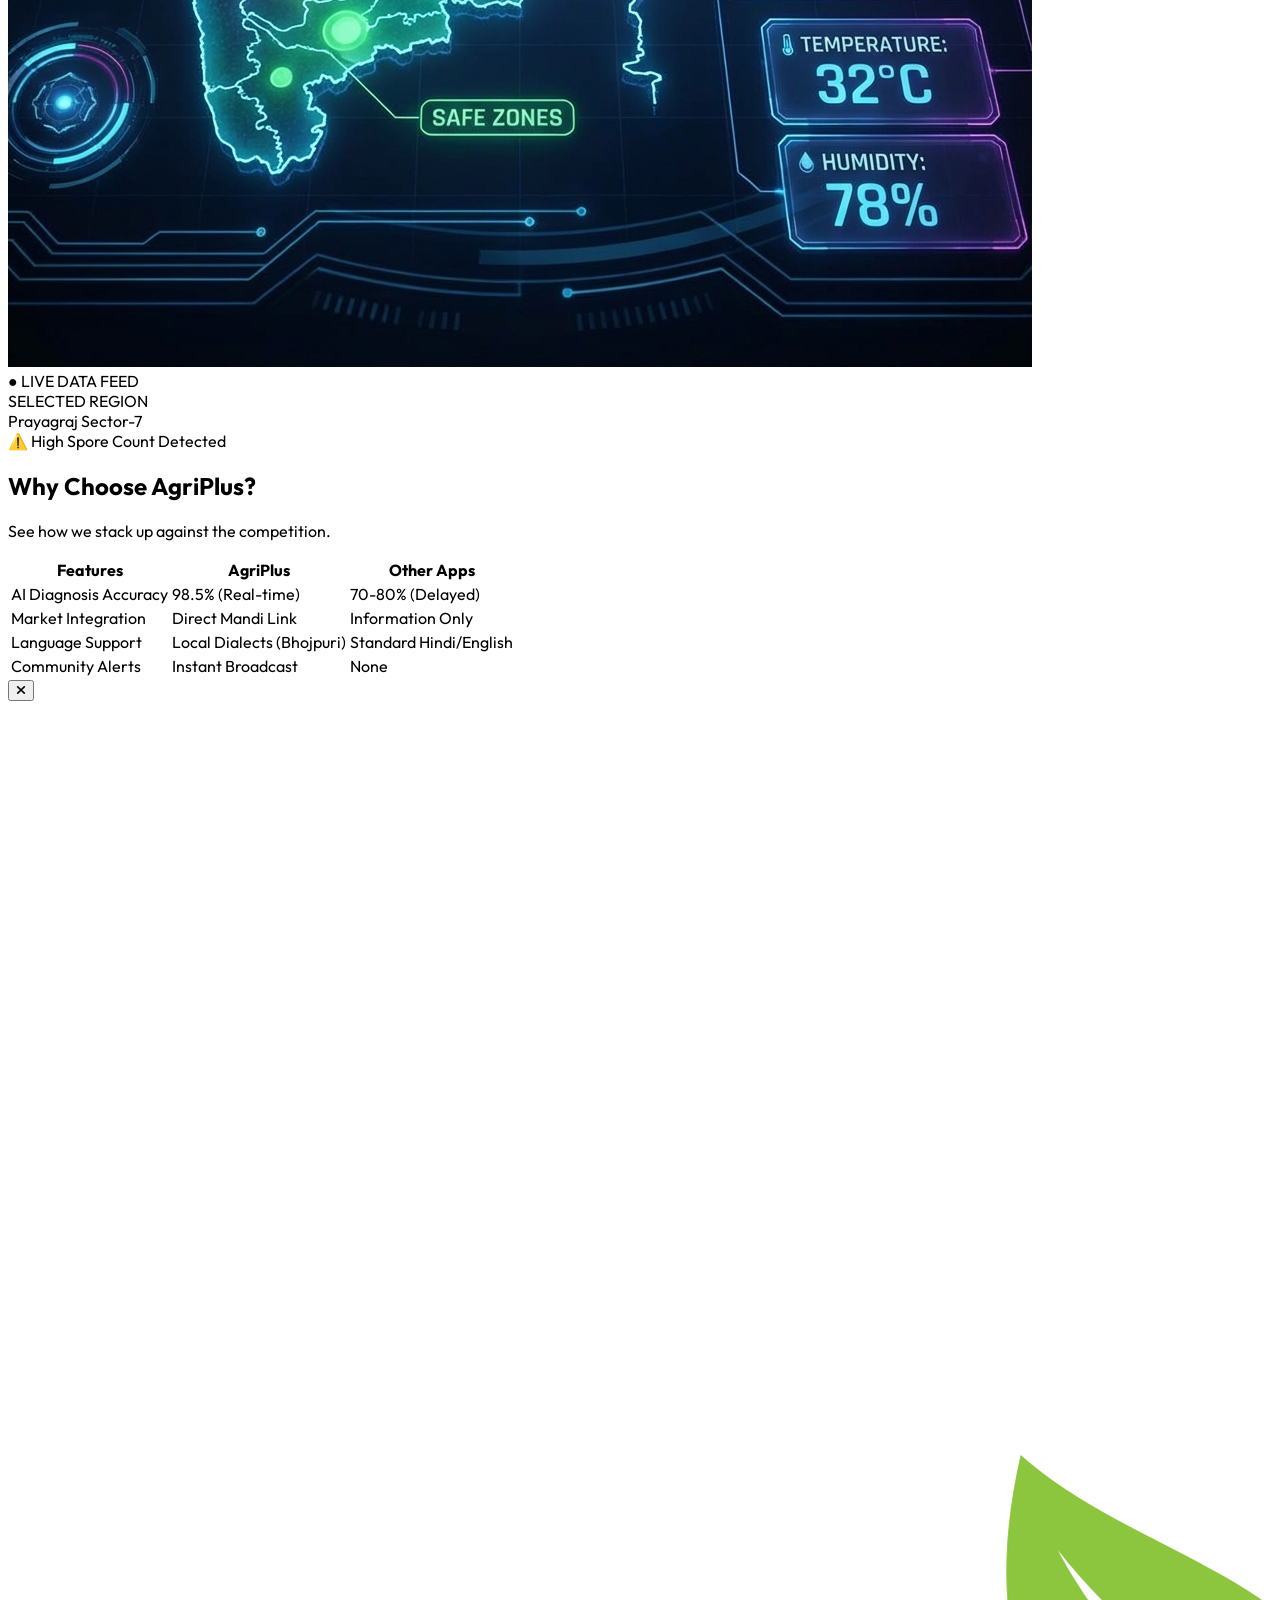
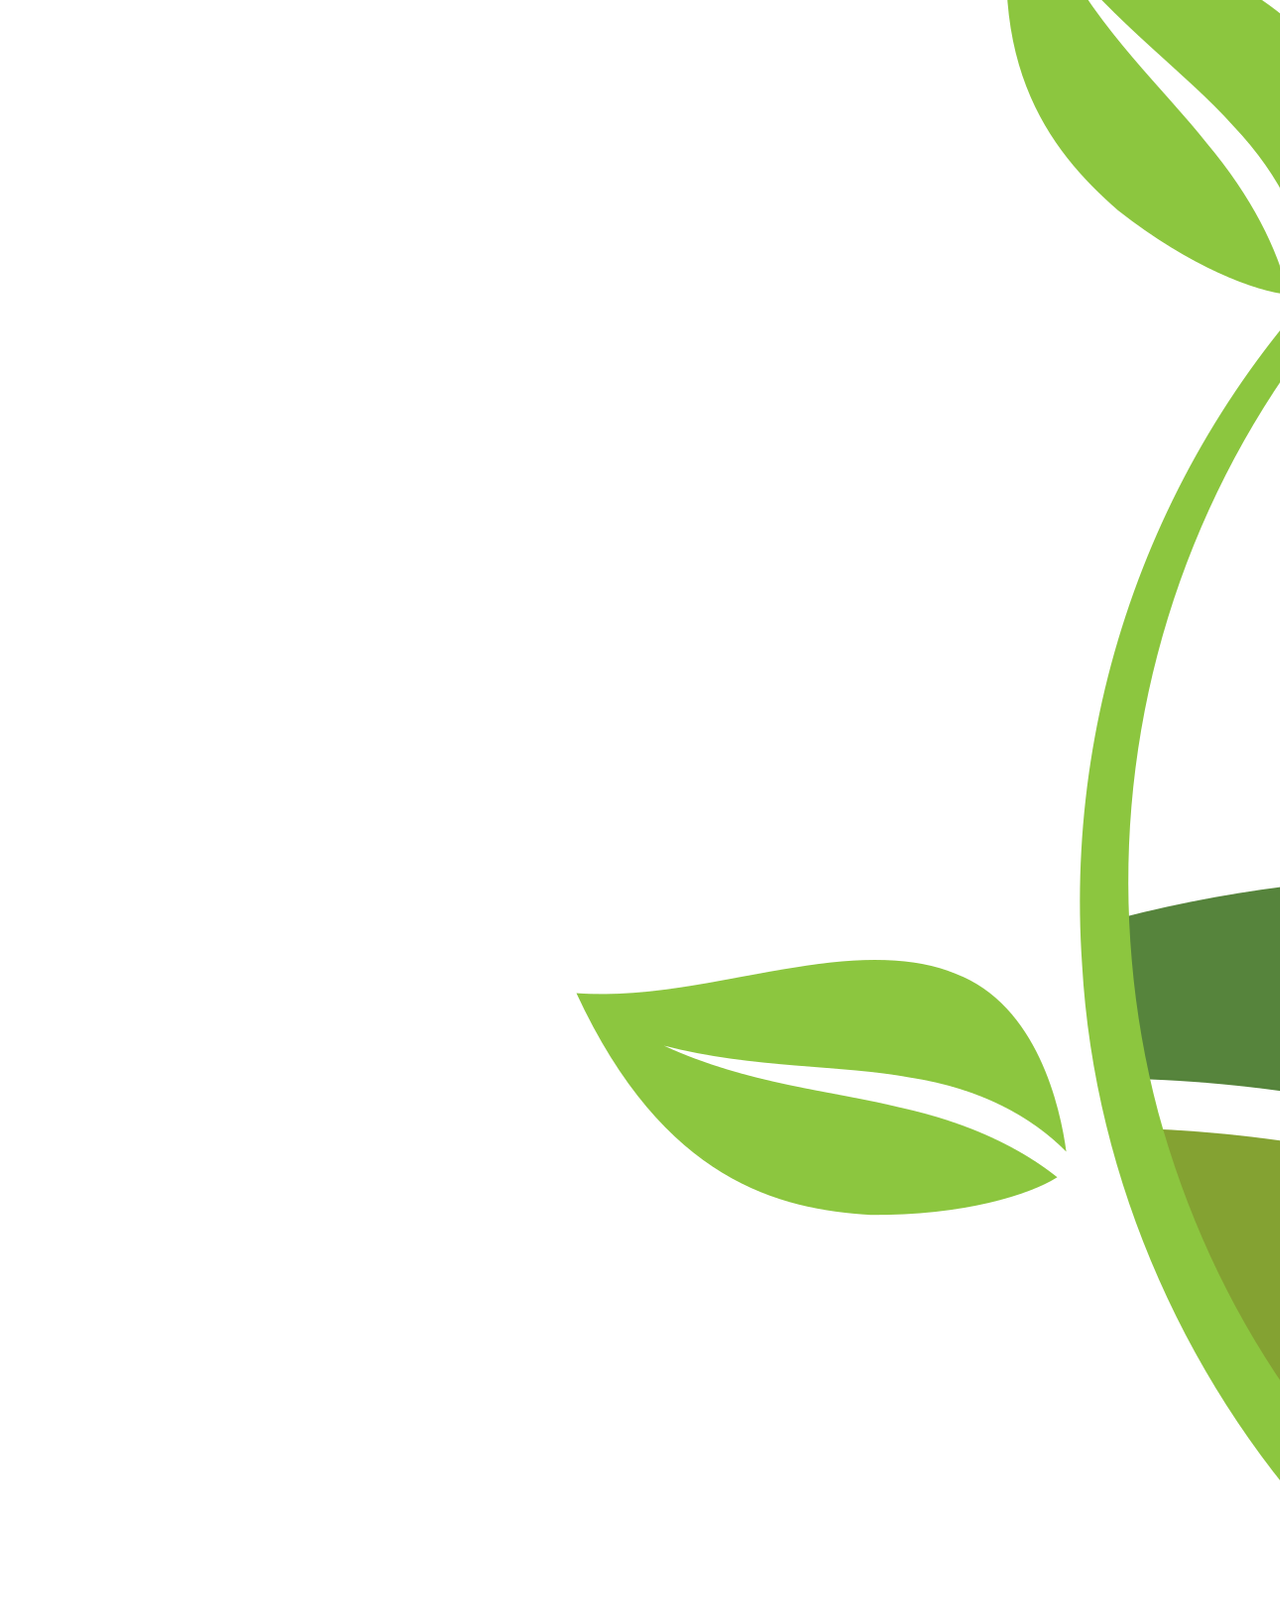
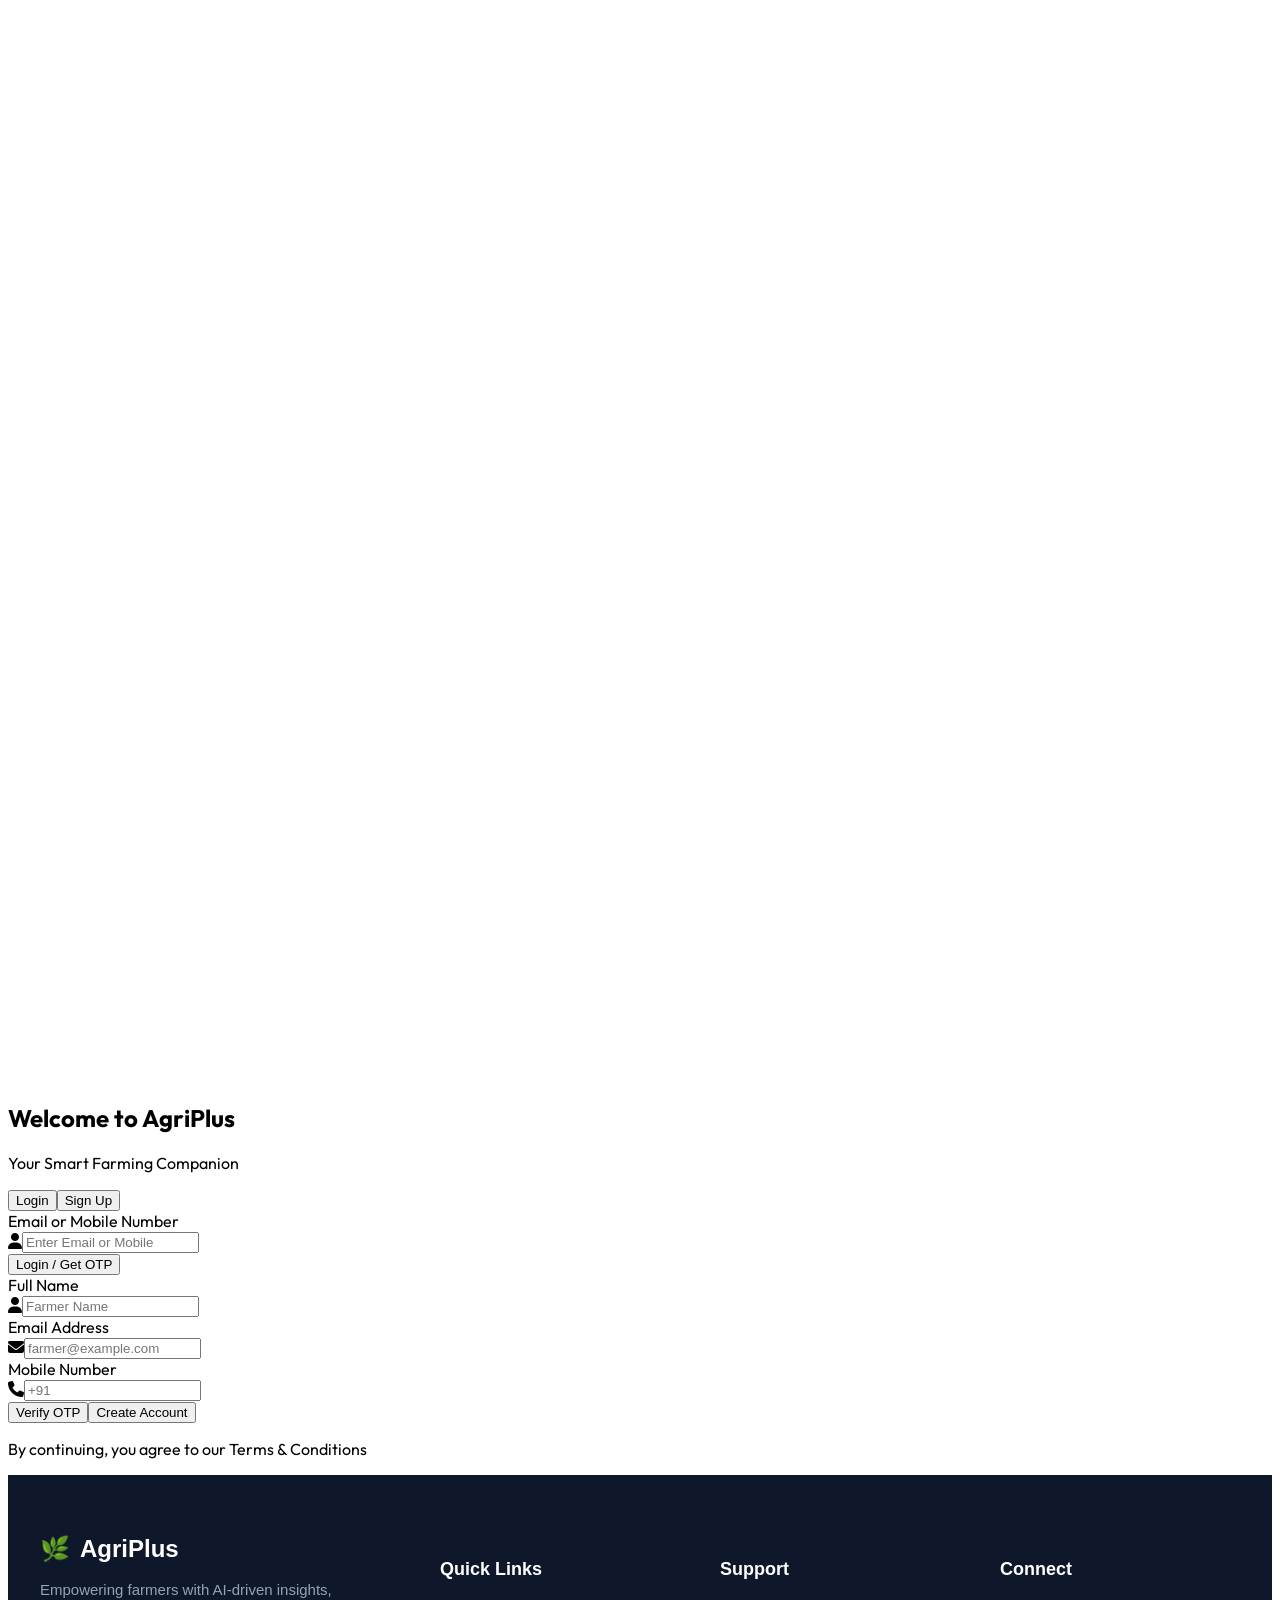
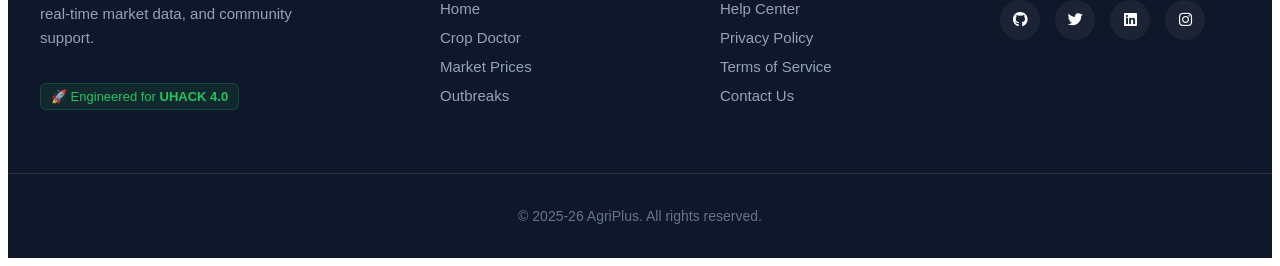
==== commit e211e0e2: "fix too much top padding" ====
--- a/index.html
+++ b/index.html
@@ -794,7 +794,7 @@
             </div>
         </section>
         <!-- Feature 3: Predictive Geospatial Mapping -->
-        <section id="hotspots" class="bg-gray-900 text-white relative overflow-hidden" style="padding-top: 384px">
+        <section id="hotspots" class="bg-gray-900 text-white relative overflow-hidden" style="padding-top: 30px">
             <!-- Background Glow -->
             <div
                 class="absolute top-0 right-0 w-1/2 h-full bg-gradient-to-l from-agri-900/50 to-transparent pointer-events-none">
@@ -1334,4 +1334,5 @@
         </script>
 </body>
 
-</html>+
+</html>
